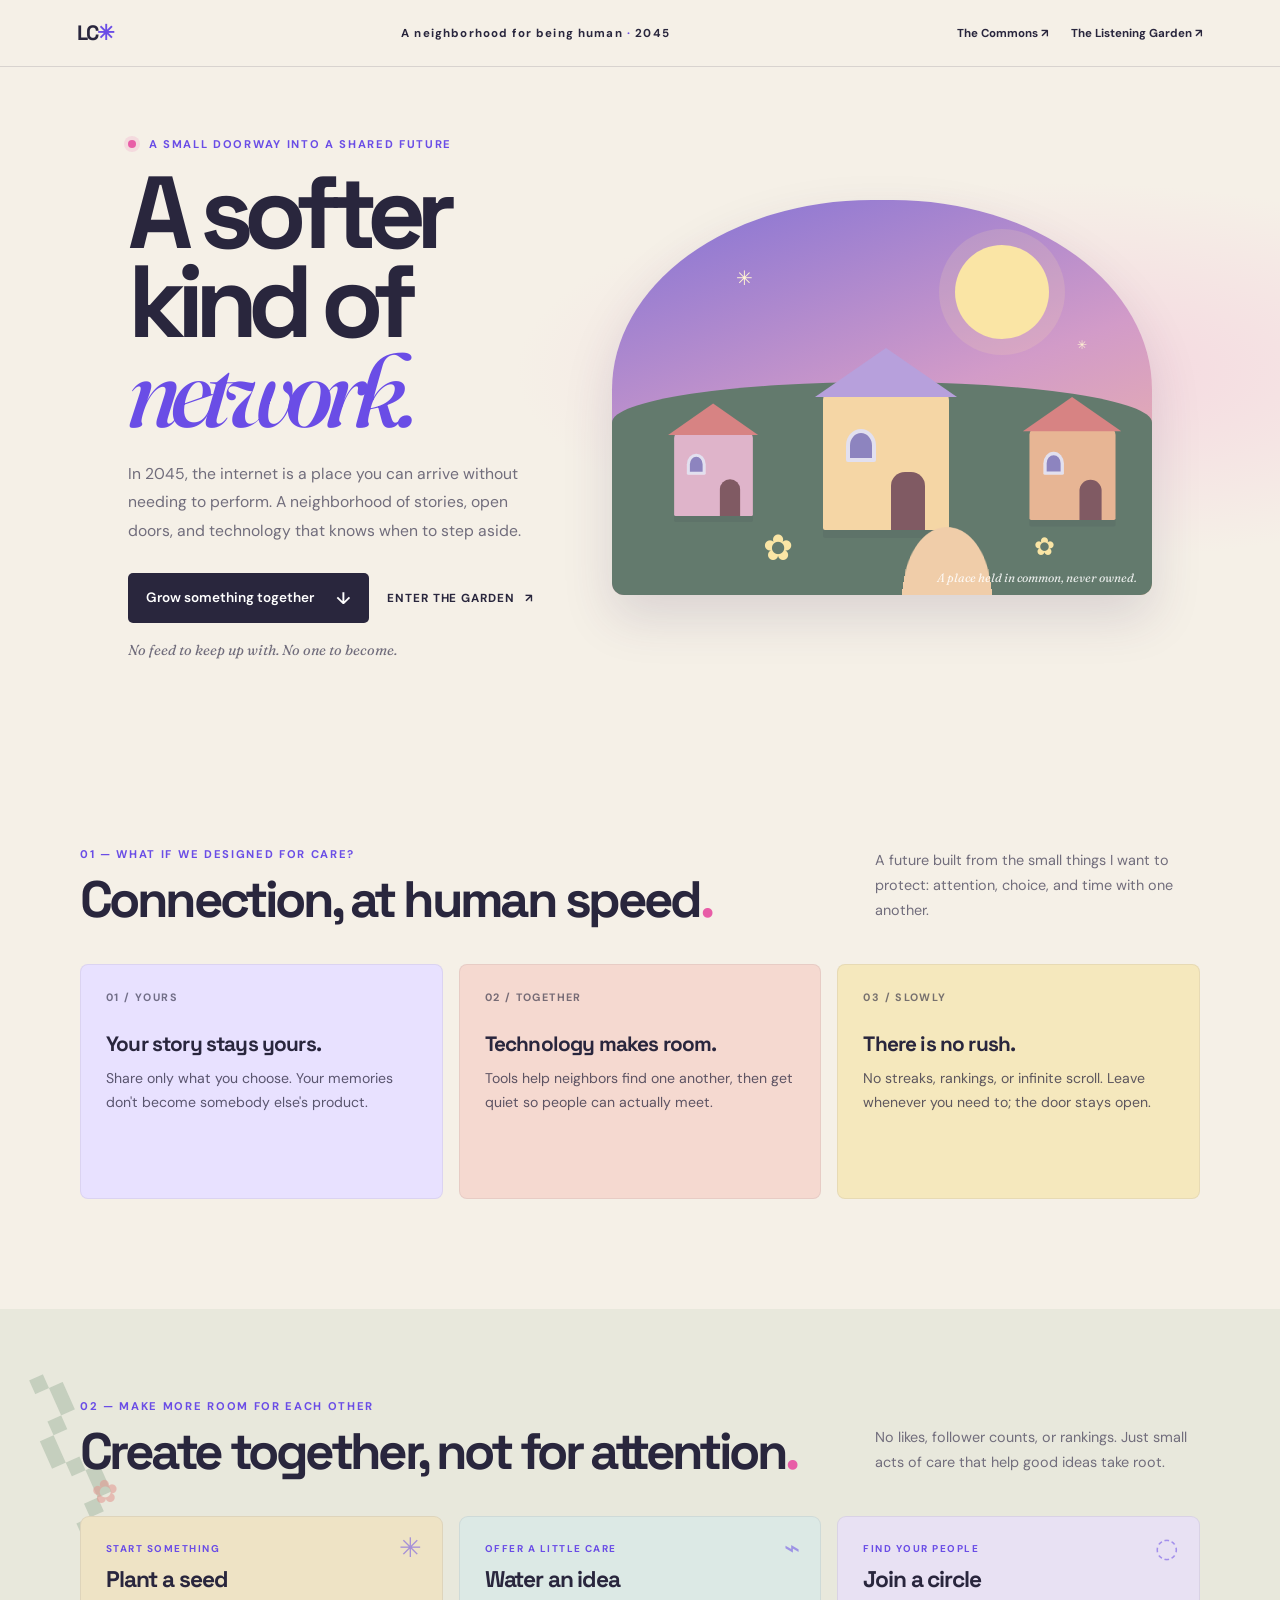
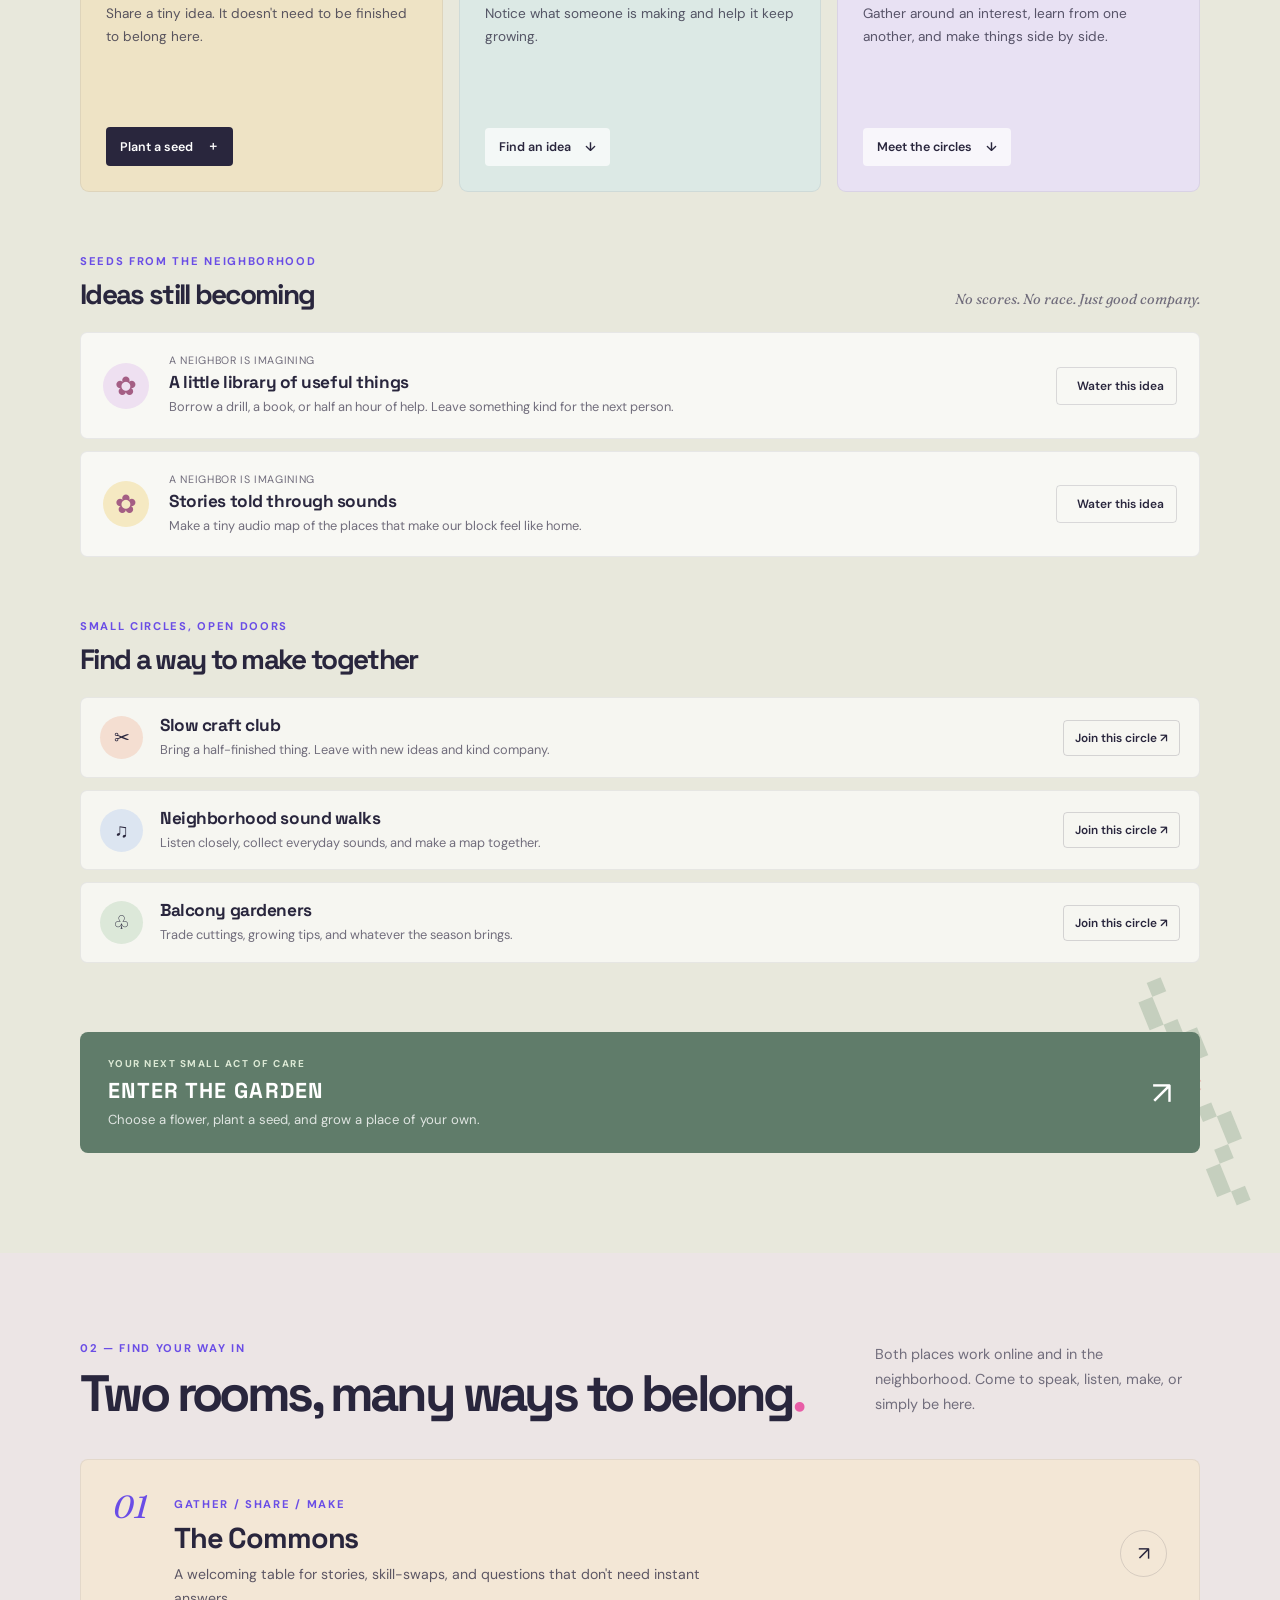
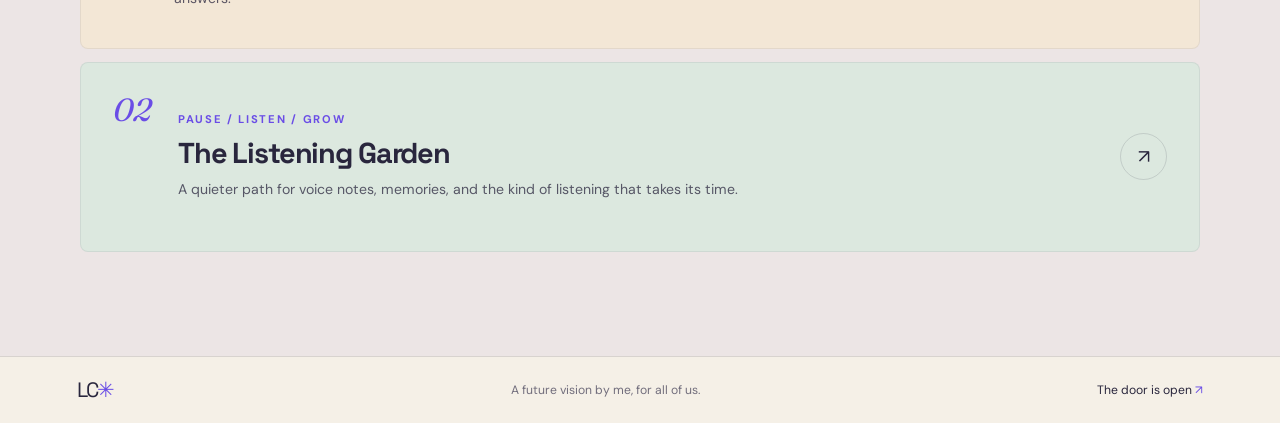
==== MEDIART213-week1/w2&3_assignment/index.html @ b2beb0ac "web1" ====
<!DOCTYPE html>
<html lang="en">
<head>
    <meta charset="UTF-8">
    <meta name="viewport" content="width=device-width, initial-scale=1.0">
    <meta name="theme-color" content="#f5f0e7">
    <title>The Listening Commons — A future worth entering</title>
    <link rel="stylesheet" href="style.css">
    <link rel="preconnect" href="https://fonts.googleapis.com">
    <link rel="preconnect" href="https://fonts.gstatic.com" crossorigin>
    <link href="https://fonts.googleapis.com/css2?family=DM+Sans:wght@400;500;600;700&family=Fraunces:ital,opsz,wght@0,9..144,400;0,9..144,500;1,9..144,400;1,9..144,500&family=Space+Grotesk:wght@500;600;700&display=swap" rel="stylesheet">
</head>
<body>
    <a class="skip-link" href="#main">Skip to the future</a>
    <header class="site-header">
        <a class="wordmark" href="index.html" aria-label="The Listening Commons home">LC<span>✳</span></a>
        <p class="header-label">A neighborhood for being human <span>·</span> 2045</p>
        <nav class="site-nav" aria-label="Main navigation">
            <a href="commons.html">The Commons <span aria-hidden="true">↗</span></a>
            <a href="garden.html">The Listening Garden <span aria-hidden="true">↗</span></a>
        </nav>
    </header>

    <main id="main">
        <section class="hero">
            <div class="hero-copy">
                <p class="eyebrow"><span class="live-dot"></span> A small doorway into a shared future</p>
                <h1>A softer<br>kind of <em>network.</em></h1>
                <p class="hero-description">In 2045, the internet is a place you can arrive without needing to perform. A neighborhood of stories, open doors, and technology that knows when to step aside.</p>
                <div class="hero-actions"><a class="button-link" href="#community">Grow something together <span aria-hidden="true">↓</span></a><a class="text-link" href="garden.html">ENTER THE GARDEN <span aria-hidden="true">↗</span></a></div>
                <p class="hero-aside">No feed to keep up with. No one to become.</p>
            </div>
            <div class="world-art" role="img" aria-label="An imagined neighborhood of connected warm-colored rooms beneath a twilight sky">
                <div class="sun"></div>
                <span class="star star-one">✳</span><span class="star star-two">✳</span>
                <div class="landscape">
                    <div class="house house-left"><span class="window"></span><span class="door"></span></div>
                    <div class="house house-center"><span class="window"></span><span class="door"></span></div>
                    <div class="house house-right"><span class="window"></span><span class="door"></span></div>
                    <div class="path"></div>
                    <span class="plant plant-one">✿</span><span class="plant plant-two">✿</span>
                </div>
                <p class="art-caption">A place held in common, never owned.</p>
            </div>
        </section>

        <section class="manifesto section-wrap" aria-labelledby="manifesto-title">
            <div class="section-heading">
                <div><p class="eyebrow">01 — What if we designed for care?</p><h2 id="manifesto-title">Connection, at human speed<span>.</span></h2></div>
                <p class="section-intro">A future built from the small things I want to protect: attention, choice, and time with one another.</p>
            </div>
            <div class="values-row">
                <article class="value-card value-lilac"><span class="value-number">01 / YOURS</span><h3>Your story stays yours.</h3><p>Share only what you choose. Your memories don't become somebody else's product.</p></article>
                <article class="value-card value-peach"><span class="value-number">02 / TOGETHER</span><h3>Technology makes room.</h3><p>Tools help neighbors find one another, then get quiet so people can actually meet.</p></article>
                <article class="value-card value-yellow"><span class="value-number">03 / SLOWLY</span><h3>There is no rush.</h3><p>No streaks, rankings, or infinite scroll. Leave whenever you need to; the door stays open.</p></article>
            </div>
        </section>

        <section class="community-section" id="community" aria-labelledby="community-title">
            <div class="community-vine vine-left" aria-hidden="true">〰<span>✿</span></div>
            <div class="community-vine vine-right" aria-hidden="true">〰<span>✳</span></div>
            <div class="section-wrap community-content">
                <div class="section-heading">
                    <div><p class="eyebrow">02 — Make more room for each other</p><h2 id="community-title">Create together, not for attention<span>.</span></h2></div>
                    <p class="section-intro">No likes, follower counts, or rankings. Just small acts of care that help good ideas take root.</p>
                </div>
                <div class="community-actions">
                    <article class="community-card seed-card">
                        <span class="community-symbol" aria-hidden="true">✳</span>
                        <p class="eyebrow">Start something</p>
                        <h3>Plant a seed</h3>
                        <p>Share a tiny idea. It doesn't need to be finished to belong here.</p>
                        <button class="community-button" id="toggle-seed-form" type="button" aria-expanded="false" aria-controls="seed-form">Plant a seed <span aria-hidden="true">＋</span></button>
                    </article>
                    <article class="community-card water-card">
                        <span class="community-symbol" aria-hidden="true">⌁</span>
                        <p class="eyebrow">Offer a little care</p>
                        <h3>Water an idea</h3>
                        <p>Notice what someone is making and help it keep growing.</p>
                        <a class="community-button button-quiet" href="#shared-seeds">Find an idea <span aria-hidden="true">↓</span></a>
                    </article>
                    <article class="community-card circle-card">
                        <span class="community-symbol" aria-hidden="true">◌</span>
                        <p class="eyebrow">Find your people</p>
                        <h3>Join a circle</h3>
                        <p>Gather around an interest, learn from one another, and make things side by side.</p>
                        <a class="community-button button-quiet" href="#circles">Meet the circles <span aria-hidden="true">↓</span></a>
                    </article>
                </div>

                <form class="seed-form" id="seed-form" hidden>
                    <label for="seed-title">What would you like to grow?</label>
                    <input id="seed-title" name="title" maxlength="60" placeholder="A neighborhood recipe zine…" required>
                    <label for="seed-note">A little more about it <span>(optional)</span></label>
                    <textarea id="seed-note" name="note" maxlength="180" rows="2" placeholder="Maybe we can collect recipes from every window on the block."></textarea>
                    <div class="form-actions"><button class="community-button" type="submit">Plant this idea <span aria-hidden="true">✳</span></button><button class="cancel-button" id="cancel-seed-form" type="button">Maybe later</button></div>
                </form>

                <div class="shared-seeds" id="shared-seeds">
                    <div class="subsection-heading"><div><p class="eyebrow">Seeds from the neighborhood</p><h3>Ideas still becoming</h3></div><p class="no-metrics">No scores. No race. Just good company.</p></div>
                    <div class="seed-list" id="seed-list" aria-live="polite">
                        <article class="idea-card">
                            <span class="idea-flower flower-cosmos" aria-hidden="true">✿</span><div class="idea-copy"><p class="idea-byline">A neighbor is imagining</p><h4>A little library of useful things</h4><p>Borrow a drill, a book, or half an hour of help. Leave something kind for the next person.</p></div>
                            <button class="water-button" type="button" aria-label="Water the idea: A little library of useful things"><span aria-hidden="true"></span> Water this idea</button>
                        </article>
                        <article class="idea-card">
                            <span class="idea-flower flower-daisy" aria-hidden="true">✿</span><div class="idea-copy"><p class="idea-byline">A neighbor is imagining</p><h4>Stories told through sounds</h4><p>Make a tiny audio map of the places that make our block feel like home.</p></div>
                            <button class="water-button" type="button" aria-label="Water the idea: Stories told through sounds"><span aria-hidden="true"></span> Water this idea</button>
                        </article>
                    </div>
                </div>
                <div class="circles" id="circles">
                    <div class="subsection-heading"><div><p class="eyebrow">Small circles, open doors</p><h3>Find a way to make together</h3></div></div>
                    <div class="circle-list">
                        <article class="circle-card-item"><span class="circle-art circle-art-paper" aria-hidden="true">✂</span><div><h4>Slow craft club</h4><p>Bring a half-finished thing. Leave with new ideas and kind company.</p></div><button class="join-button" type="button" aria-pressed="false">Join this circle <span aria-hidden="true">↗</span></button></article>
                        <article class="circle-card-item"><span class="circle-art circle-art-sound" aria-hidden="true">♫</span><div><h4>Neighborhood sound walks</h4><p>Listen closely, collect everyday sounds, and make a map together.</p></div><button class="join-button" type="button" aria-pressed="false">Join this circle <span aria-hidden="true">↗</span></button></article>
                        <article class="circle-card-item"><span class="circle-art circle-art-green" aria-hidden="true">♧</span><div><h4>Balcony gardeners</h4><p>Trade cuttings, growing tips, and whatever the season brings.</p></div><button class="join-button" type="button" aria-pressed="false">Join this circle <span aria-hidden="true">↗</span></button></article>
                    </div>
                </div>
                <p class="community-status" id="community-status" role="status" aria-live="polite"></p>
                <a class="garden-door" href="garden.html"><span><span class="eyebrow">Your next small act of care</span><strong>ENTER THE GARDEN</strong><span>Choose a flower, plant a seed, and grow a place of your own.</span></span><span class="door-arrow" aria-hidden="true">↗</span></a>
            </div>
        </section>

        <section class="places">
            <div class="section-wrap">
                <div class="section-heading">
                    <div><p class="eyebrow">02 — Find your way in</p><h2>Two rooms, many ways to belong<span>.</span></h2></div>
                    <p class="section-intro">Both places work online and in the neighborhood. Come to speak, listen, make, or simply be here.</p>
                </div>
                <div class="place-list">
                    <article class="place-card place-commons">
                        <div class="place-number">01</div><div class="place-copy"><p class="eyebrow">Gather / share / make</p><h3>The Commons</h3><p>A welcoming table for stories, skill-swaps, and questions that don't need instant answers.</p></div>
                        <a class="round-link" href="commons.html" aria-label="Explore the Commons">↗</a>
                    </article>
                    <article class="place-card place-garden">
                        <div class="place-number">02</div><div class="place-copy"><p class="eyebrow">Pause / listen / grow</p><h3>The Listening Garden</h3><p>A quieter path for voice notes, memories, and the kind of listening that takes its time.</p></div>
                        <a class="round-link" href="garden.html" aria-label="Explore the Listening Garden">↗</a>
                    </article>
                </div>
            </div>
        </section>
    </main>
    <footer class="site-footer"><a class="wordmark" href="index.html">LC<span>✳</span></a><p>A future vision by me, for all of us.</p><a href="commons.html">The door is open <span aria-hidden="true">↗</span></a></footer>
    <script src="community.js" defer></script>
</body>
</html>
---- MEDIART213-week1/w2&3_assignment/style.css ----
:root {
    color-scheme: light;
    --ink: #29263d;
    --muted: #716d7c;
    --paper: #f5f0e7;
    --purple: #6a4de6;
    --pink: #e78db0;
    --line: rgba(41, 38, 61, .14);
}

* { box-sizing: border-box; }
html { scroll-behavior: smooth; }
body { margin: 0; background: var(--paper); color: var(--ink); font-family: 'DM Sans', sans-serif; -webkit-font-smoothing: antialiased; }
a { color: inherit; text-decoration: none; }
a:focus-visible, summary:focus-visible { outline: 3px solid var(--purple); outline-offset: 4px; }
.skip-link { position: absolute; z-index: 10; top: 8px; left: 8px; padding: 10px 14px; transform: translateY(-150%); background: white; }
.skip-link:focus { transform: translateY(0); }
.site-header, .site-footer { display: flex; align-items: center; justify-content: space-between; gap: 24px; padding: 20px clamp(22px, 6vw, 88px); }
.site-header { border-bottom: 1px solid var(--line); font-size: .72rem; font-weight: 700; letter-spacing: .1em; }
.wordmark { flex: 0 0 auto; font-family: 'Space Grotesk', sans-serif; font-size: 1.3rem; letter-spacing: -.08em; }
.wordmark span, .header-label span, .site-footer a span { color: var(--purple); }
.header-label { margin: 0; }
.site-nav { display: flex; flex-wrap: wrap; justify-content: flex-end; gap: 22px; letter-spacing: 0; }
.site-nav a, .site-footer > a:last-child { transition: color 160ms ease; }
.site-nav a:hover, .site-footer > a:last-child:hover, .text-link:hover { color: var(--purple); }
.site-nav a[aria-current="page"] { color: var(--purple); }
.hero { position: relative; display: flex; align-items: center; gap: 6vw; min-height: 590px; padding: 70px clamp(24px, 10vw, 145px) 85px; overflow: hidden; background: radial-gradient(ellipse at 82% 45%, rgba(245, 180, 214, .42), transparent 36%), var(--paper); }
.hero-copy { position: relative; z-index: 1; flex: 1 1 43%; max-width: 510px; }
.eyebrow { margin: 0 0 17px; color: var(--purple); font-size: .7rem; font-weight: 700; letter-spacing: .15em; text-transform: uppercase; }
.live-dot { display: inline-block; width: 8px; height: 8px; margin-right: 8px; border-radius: 50%; background: #e85da7; box-shadow: 0 0 0 4px rgba(232, 93, 167, .15); }
h1, h2, h3, p { margin-top: 0; }
h1, h2 { font-family: 'Space Grotesk', sans-serif; }
h1 { margin-bottom: 24px; font-size: clamp(4rem, 8vw, 7.3rem); font-weight: 700; letter-spacing: -.09em; line-height: .87; }
h1 em { color: var(--purple); font-family: 'Fraunces', serif; font-weight: 500; letter-spacing: -.08em; }
.hero-description { max-width: 420px; margin-bottom: 28px; color: var(--muted); font-size: .98rem; line-height: 1.8; }
.button-link { display: inline-flex; align-items: center; gap: 22px; padding: 14px 18px; border-radius: 5px; background: var(--ink); color: white; font-size: .85rem; font-weight: 600; transition: transform 180ms ease, background 180ms ease; }
.button-link:hover { transform: translateY(-3px); background: var(--purple); }
.button-link span { font-size: 1.05rem; }
.hero-aside { margin: 18px 0 0; color: var(--muted); font-family: 'Fraunces', serif; font-size: .9rem; font-style: italic; }
.world-art { position: relative; flex: 1 1 57%; min-width: 350px; height: 395px; overflow: hidden; border-radius: 48% 48% 12px 12px; background: linear-gradient(160deg, #8272d5 0%, #d29bc8 52%, #f6bc9d 100%); box-shadow: 0 22px 50px rgba(64, 46, 91, .15); }
.sun { position: absolute; top: 45px; right: 19%; width: 94px; height: 94px; border-radius: 50%; background: #fae5a5; box-shadow: 0 0 0 16px rgba(250, 229, 165, .16); }
.star { position: absolute; color: #fff4d3; }
.star-one { top: 65px; left: 23%; font-size: 20px; }.star-two { top: 137px; right: 12%; font-size: 12px; }
.landscape { position: absolute; right: 0; bottom: 0; left: 0; height: 54%; border-radius: 50% 50% 0 0 / 19% 19% 0 0; background: #637a6d; }
.house { position: absolute; bottom: 65px; width: 105px; height: 112px; border-radius: 8px 8px 2px 2px; background: #f5cfaa; box-shadow: 0 8px 0 rgba(41, 38, 61, .08); }
.house::before { position: absolute; top: -38px; left: -8px; width: 0; height: 0; border-right: 60px solid transparent; border-bottom: 42px solid #d78383; border-left: 60px solid transparent; content: ""; }
.house-left { left: 9%; transform: scale(.75); background: #dfb4ca; }.house-center { z-index: 1; left: 39%; width: 126px; height: 138px; background: #f5d6a5; }.house-center::before { top: -44px; border-right-width: 71px; border-bottom-width: 49px; border-left-width: 71px; border-bottom-color: #b7a0dc; }.house-right { right: 5%; transform: scale(.82); background: #e7b594; }
.window { position: absolute; top: 29px; left: 17px; width: 25px; height: 28px; border: 4px solid rgba(255,255,255,.75); border-radius: 50% 50% 2px 2px; background: #8d84bf; }.house-center .window { top: 37px; left: 23px; width: 30px; height: 33px; }
.door { position: absolute; right: 17px; bottom: 0; width: 27px; height: 49px; border-radius: 14px 14px 0 0; background: #805a63; }.house-center .door { right: 24px; width: 34px; height: 58px; }
.path { position: absolute; z-index: 2; right: 30%; bottom: -48px; width: 86px; height: 128px; border-radius: 50% 50% 0 0; background: #f0cda9; transform: perspective(35px) rotateX(7deg); }
.plant { position: absolute; z-index: 3; bottom: 24px; color: #fae5a5; font-size: 36px; }.plant-one { left: 28%; }.plant-two { right: 18%; bottom: 32px; font-size: 25px; }
.art-caption { position: absolute; z-index: 4; right: 15px; bottom: 10px; margin: 0; color: rgba(255,255,255,.85); font-family: 'Fraunces', serif; font-size: .75rem; font-style: italic; }
.section-wrap { width: min(1120px, calc(100% - 48px)); margin: 0 auto; }
.manifesto { padding-top: 103px; padding-bottom: 110px; }
.section-heading { display: flex; align-items: end; justify-content: space-between; gap: 32px; margin-bottom: 38px; }
.section-heading .eyebrow { margin-bottom: 12px; }
h2 { margin-bottom: 0; font-size: clamp(2.15rem, 4vw, 3.45rem); letter-spacing: -.07em; line-height: 1.04; }
h2 span { color: #e85da7; }
.section-intro { max-width: 325px; margin-bottom: 3px; color: var(--muted); font-size: .9rem; line-height: 1.75; }
.values-row { display: flex; gap: 16px; }
.value-card { position: relative; display: flex; flex: 1 1 0; flex-direction: column; min-height: 235px; padding: 25px; border: 1px solid rgba(41, 38, 61, .07); border-radius: 8px; transition: transform 180ms ease, box-shadow 180ms ease; }
.value-card:hover, .place-card:hover, .path-step:hover { transform: translateY(-4px); box-shadow: 0 16px 36px rgba(41, 38, 61, .1); }
.value-lilac { background: #e8e1ff; }.value-peach { background: #f5d9d0; }.value-yellow { background: #f5e8bd; }
.value-number, .step-index { margin-bottom: 27px; color: rgba(41, 38, 61, .62); font-size: .67rem; font-weight: 700; letter-spacing: .13em; }
.value-card h3, .place-copy h3, .schedule-item h3, .path-step h3 { margin-bottom: 10px; font-family: 'Space Grotesk', sans-serif; font-size: 1.3rem; letter-spacing: -.04em; }
.value-card p, .place-copy > p:last-child, .schedule-item p, .path-step p { margin-bottom: 0; color: rgba(41, 38, 61, .75); font-size: .88rem; line-height: 1.7; }
.places { padding: 88px 0 104px; background: #ece5e5; }
.place-list { display: flex; flex-direction: column; gap: 13px; }
.place-card { display: flex; align-items: center; gap: 26px; min-height: 190px; padding: 27px 32px; border: 1px solid rgba(41, 38, 61, .08); border-radius: 8px; transition: transform 180ms ease, box-shadow 180ms ease; }
.place-commons { background: #f3e7d6; }.place-garden { background: #dce8df; }
.place-number { align-self: flex-start; color: var(--purple); font-family: 'Fraunces', serif; font-size: 2rem; font-style: italic; }
.place-copy { flex: 1; }.place-copy .eyebrow { margin-bottom: 9px; }.place-copy h3 { margin-bottom: 7px; font-size: 1.8rem; }.place-copy > p:last-child { max-width: 560px; }
.round-link { display: grid; flex: 0 0 47px; width: 47px; height: 47px; place-items: center; border: 1px solid var(--line); border-radius: 50%; font-size: 1.2rem; transition: background 160ms ease, color 160ms ease; }.round-link:hover { background: var(--ink); color: white; }
.site-footer { border-top: 1px solid var(--line); font-size: .76rem; }.site-footer p { margin: 0; color: var(--muted); }

/* The two rooms share the same doorway and typography, but have their own atmosphere. */
.subhero { display: flex; align-items: center; gap: 7vw; min-height: 480px; padding: 58px clamp(24px, 10vw, 145px) 70px; overflow: hidden; }
.commons-hero { background: radial-gradient(ellipse at 78% 45%, rgba(245, 199, 173, .55), transparent 38%), #f5f0e7; }
.garden-hero { background: radial-gradient(ellipse at 78% 45%, rgba(158, 194, 169, .4), transparent 38%), #f5f0e7; }
.subhero-copy { flex: 1 1 44%; max-width: 490px; }.subhero-copy h1 { font-size: clamp(4rem, 7.4vw, 6.3rem); }
.text-link { display: inline-flex; gap: 10px; color: var(--ink); font-size: .87rem; font-weight: 700; transition: color 160ms ease; }
.table-art, .garden-art { position: relative; flex: 1 1 56%; min-width: 310px; height: 330px; overflow: hidden; border-radius: 48% 48% 12px 12px; }
.table-art { background: linear-gradient(150deg, #efb8a4, #e8c984 65%, #d1a3b8); }
.table-disc { position: absolute; top: 39%; left: 25%; width: 50%; height: 33%; border-radius: 50%; background: #87658e; box-shadow: 0 14px 0 #654e71; }
.chair { position: absolute; z-index: 2; width: 64px; height: 78px; border: 9px solid rgba(255,255,255,.8); border-bottom-width: 7px; border-radius: 25px 25px 8px 8px; }.chair-a { top: 19%; left: 43%; background: #9c8bd5; }.chair-b { right: 14%; top: 39%; background: #ef9b8a; transform: rotate(75deg); }.chair-c { bottom: 10%; left: 43%; background: #8cad91; transform: rotate(180deg); }.chair-d { top: 39%; left: 14%; background: #e4c15f; transform: rotate(-75deg); }
.table-flower { position: absolute; z-index: 3; top: 43%; left: 47%; color: #ffe8ad; font-size: 28px; }.table-art > p { position: absolute; right: 15px; bottom: 4px; color: white; font-family: 'Fraunces', serif; font-size: .8rem; font-style: italic; }
.today, .path-section { padding-top: 83px; padding-bottom: 100px; }
.schedule { display: flex; flex-direction: column; border-top: 1px solid var(--line); }
.schedule-item { display: flex; align-items: center; gap: 20px; padding: 21px 14px; border-bottom: 1px solid var(--line); transition: background 160ms ease; }.schedule-item:hover { background: rgba(255,255,255,.48); }
.schedule-item time { flex: 0 0 58px; color: var(--purple); font-family: 'Space Grotesk', sans-serif; font-size: .84rem; font-weight: 700; }
.schedule-icon { display: grid; flex: 0 0 48px; width: 48px; height: 48px; place-items: center; border-radius: 50%; font-size: 1.25rem; }.icon-peach { background: #f4d8cb; }.icon-blue { background: #d7e8f4; }.icon-lilac { background: #e8e1ff; }
.schedule-item > div:nth-child(3) { flex: 1; }.schedule-item h3 { margin-bottom: 4px; font-size: 1.05rem; }.schedule-item p { font-size: .83rem; }
.schedule-tag { color: var(--muted); font-size: .63rem; font-weight: 700; letter-spacing: .13em; }
.commons-note { padding: 74px 0 79px; background: #63577d; color: white; }.note-layout { max-width: 840px; text-align: center; }.note-layout .eyebrow { color: #e7c7e4; }
.note-layout blockquote { margin: 0 auto 15px; font-family: 'Fraunces', serif; font-size: clamp(1.8rem, 4vw, 3rem); font-style: italic; line-height: 1.25; }.note-credit { margin-bottom: 25px; color: rgba(255,255,255,.72); font-size: .8rem; }
.button-light { background: white; color: var(--ink); }.button-light:hover { background: #f0d7e2; color: var(--ink); }
.participation { display: flex; align-items: center; justify-content: space-between; gap: 40px; padding-top: 74px; padding-bottom: 84px; }.participation .eyebrow { margin-bottom: 10px; }.participation h2 { font-size: 2rem; }.participation details { max-width: 480px; flex: 1; padding: 18px 20px; border: 1px solid var(--line); border-radius: 6px; background: rgba(255,255,255,.45); }.participation summary { cursor: pointer; font-weight: 700; }.participation details p { margin: 12px 0 0; color: var(--muted); font-size: .88rem; line-height: 1.7; }
.garden-art { background: linear-gradient(160deg, #a5bba4, #e4ccaa 68%, #b8cdb5); }.moon { position: absolute; top: 32px; right: 20%; width: 65px; height: 65px; border-radius: 50%; background: #f8e9be; box-shadow: 0 0 0 12px rgba(248,233,190,.18); }.hill { position: absolute; right: -9%; bottom: -60px; left: -9%; height: 57%; border-radius: 50% 50% 0 0; }.hill-back { bottom: -32px; background: #819e87; transform: translateX(-13%); }.hill-front { background: #607c6a; transform: translateX(17%); }
.garden-path { position: absolute; z-index: 2; bottom: -37px; left: 43%; width: 82px; height: 150px; border-radius: 50% 50% 0 0; background: #e8d2ae; transform: perspective(38px) rotateX(6deg); }
.flower { position: absolute; z-index: 3; display: grid; width: 28px; height: 105px; place-items: start center; border-bottom: 6px solid #d5bd85; }.flower::before { position: absolute; top: 2px; width: 30px; height: 30px; border-radius: 50%; background: #ebaa9d; box-shadow: 0 -18px #f4d792, 16px -8px #f4d792, 11px 11px #e6a3b6, -11px 11px #e6a3b6, -16px -8px #f4d792; content: ""; }.flower i { position: absolute; z-index: 1; top: 10px; width: 12px; height: 12px; border-radius: 50%; background: #946c75; }.flower-one { bottom: 29%; left: 20%; transform: scale(.9); }.flower-two { bottom: 22%; right: 20%; transform: scale(1.15); }.flower-three { bottom: 27%; left: 72%; transform: scale(.7); }
.garden-word { position: absolute; z-index: 4; top: 35%; left: 11%; color: rgba(255,255,255,.8); font-family: 'Fraunces', serif; font-size: 1.2rem; font-style: italic; transform: rotate(-9deg); }
.path-steps { display: flex; gap: 16px; }.path-step { display: flex; flex: 1 1 0; flex-direction: column; min-height: 288px; padding: 23px; border: 1px solid rgba(41,38,61,.08); border-radius: 7px; background: #eeeadf; transition: transform 180ms ease, box-shadow 180ms ease; }.path-step:nth-child(2) { background: #e3e9de; }.path-step:nth-child(3) { background: #eee1e8; }
.step-index { margin-bottom: 18px; }.step-mark { display: grid; width: 43px; height: 43px; margin-bottom: 20px; place-items: center; border-radius: 50%; font-size: 1.35rem; }.mark-sun { background: #f6e2ae; color: #9d7743; }.mark-wave { background: #d7e8f4; color: #68859a; }.mark-flower { background: #eed5df; color: #9b6580; }
.garden-pause { padding: 78px 0 88px; background: #dfe9df; }.pause-content { max-width: 760px; text-align: center; }.pause-content .eyebrow { color: #55745c; }.pause-content h2 { max-width: 650px; margin: 0 auto 16px; }.pause-content > p:not(.eyebrow) { max-width: 540px; margin: 0 auto 25px; color: var(--muted); line-height: 1.75; }
.garden-footer-note { display: flex; align-items: center; justify-content: space-between; gap: 25px; padding-top: 54px; padding-bottom: 58px; }.garden-footer-note .eyebrow { margin: 0; }.garden-footer-note > p:nth-child(2) { margin: 0; color: var(--muted); font-family: 'Fraunces', serif; font-size: 1.1rem; font-style: italic; }.garden-footer-note .text-link { flex: 0 0 auto; }

@media (max-width: 760px) {
    .site-header { align-items: flex-start; flex-wrap: wrap; }.header-label { order: 3; flex-basis: 100%; }.site-nav { gap: 14px; }
    .hero, .subhero { flex-direction: column; align-items: stretch; gap: 42px; padding-top: 56px; padding-bottom: 65px; }.hero-copy, .subhero-copy { max-width: 600px; }.world-art { flex: none; width: 100%; min-width: 0; height: min(390px, 78vw); }.table-art, .garden-art { flex: none; width: 100%; min-width: 0; height: min(330px, 68vw); }
    .section-heading { align-items: flex-start; flex-direction: column; gap: 15px; }.values-row, .path-steps { flex-direction: column; }.value-card { min-height: 0; }.value-number { margin-bottom: 17px; }.path-step { min-height: 0; }
    .place-card { gap: 16px; padding: 22px 18px; }.place-number { font-size: 1.5rem; }.place-copy h3 { font-size: 1.45rem; }.place-copy > p:last-child { font-size: .83rem; }
    .participation { align-items: flex-start; flex-direction: column; gap: 20px; }.participation details { width: 100%; max-width: none; }.garden-footer-note { align-items: flex-start; flex-direction: column; gap: 13px; }
    .site-footer { flex-wrap: wrap; }.site-footer p { flex: 1 1 55%; text-align: center; }
}
@media (max-width: 480px) {
    .site-header { padding: 17px 19px; }.site-nav { flex-basis: 100%; justify-content: space-between; font-size: .67rem; }.hero, .subhero { padding-right: 20px; padding-left: 20px; }.hero h1 { font-size: 4.1rem; }
    .section-wrap { width: min(100% - 38px, 1120px); }.manifesto, .today, .path-section { padding-top: 69px; padding-bottom: 75px; }.places { padding: 70px 0 76px; }
    .schedule-item { align-items: flex-start; gap: 11px; padding-right: 4px; padding-left: 4px; }.schedule-item time { flex-basis: 43px; padding-top: 13px; font-size: .74rem; }.schedule-icon { flex-basis: 38px; width: 38px; height: 38px; }.schedule-tag { display: none; }.schedule-item h3 { padding-top: 1px; font-size: .95rem; }
    .commons-note { padding: 60px 0; }.participation h2 { font-size: 1.75rem; }.site-footer { justify-content: center; padding: 20px; }.site-footer p { flex-basis: 100%; order: 2; }.site-footer > a:last-child { order: 3; }
}
@media (prefers-reduced-motion: reduce) { html { scroll-behavior: auto; } *, *::before, *::after { transition-duration: .01ms !important; } }

.hero-actions { display: flex; align-items: center; flex-wrap: wrap; gap: 18px; }
.hero-actions .text-link { font-size: .73rem; letter-spacing: .08em; }
.community-section { position: relative; overflow: hidden; padding: 90px 0 100px; background: #e8e8dc; }
.community-content { position: relative; z-index: 1; }
.community-section .section-heading { align-items: end; }
.community-vine { position: absolute; z-index: 0; color: rgba(92, 130, 100, .25); font-family: 'Fraunces', serif; font-size: 15rem; line-height: 1; pointer-events: none; transition: transform 450ms ease-out; }
.community-vine span { position: absolute; color: rgba(226, 151, 145, .56); font-family: 'DM Sans', sans-serif; font-size: 2rem; }
.vine-left { top: 4%; left: -45px; transform: rotate(66deg) translate(var(--drift-x, 0), var(--drift-y, 0)); }.vine-left span { top: 32%; left: 50%; }
.vine-right { right: -48px; bottom: 3%; transform: rotate(-112deg) translate(var(--drift-x, 0), var(--drift-y, 0)); }.vine-right span { top: 37%; left: 48%; }
.community-actions { display: flex; gap: 16px; }
.community-card { position: relative; display: flex; flex: 1 1 0; flex-direction: column; min-height: 276px; padding: 25px; overflow: hidden; border: 1px solid rgba(41, 38, 61, .08); border-radius: 9px; transition: transform 200ms ease, box-shadow 200ms ease; }
.community-card:hover, .idea-card:hover, .circle-card-item:hover { transform: translateY(-4px); box-shadow: 0 16px 36px rgba(41, 38, 61, .1); }
.seed-card { background: #eee3c5; }.water-card { background: #dce9e5; }.circle-card { background: #e8e1f3; }
.community-symbol { position: absolute; top: 13px; right: 20px; color: rgba(106, 77, 230, .55); font-size: 1.7rem; }
.community-card .eyebrow { margin-bottom: 10px; font-size: .62rem; }
.community-card h3 { margin-bottom: 9px; font-family: 'Space Grotesk', sans-serif; font-size: 1.42rem; letter-spacing: -.05em; }
.community-card > p:not(.eyebrow) { margin-bottom: 23px; color: rgba(41, 38, 61, .76); font-size: .85rem; line-height: 1.65; }
.community-button { display: inline-flex; align-items: center; justify-content: center; gap: 14px; align-self: flex-start; margin-top: auto; padding: 11px 14px; border: 0; border-radius: 4px; background: var(--ink); color: white; font: 600 .78rem 'DM Sans', sans-serif; cursor: pointer; transition: background 160ms ease, transform 160ms ease; }
.community-button:hover { transform: translateY(-2px); background: var(--purple); }.button-quiet { background: rgba(255,255,255,.7); color: var(--ink); }.button-quiet:hover { background: white; color: var(--purple); }
.seed-form { display: flex; flex-direction: column; gap: 10px; margin-top: 20px; padding: 23px; border: 1px solid var(--line); border-radius: 8px; background: rgba(255,255,255,.75); }
.seed-form[hidden] { display: none; }.seed-form label { margin-top: 3px; font-size: .8rem; font-weight: 700; }.seed-form label span { color: var(--muted); font-weight: 400; }
.seed-form input, .seed-form textarea { width: 100%; padding: 12px; border: 1px solid var(--line); border-radius: 4px; background: #fffdfa; color: var(--ink); font: 400 .9rem 'DM Sans', sans-serif; resize: vertical; }.seed-form input:focus, .seed-form textarea:focus, .flower-picker select:focus { outline: 2px solid var(--purple); outline-offset: 2px; }
.form-actions { display: flex; align-items: center; gap: 14px; margin-top: 5px; }.cancel-button { padding: 10px; border: 0; background: transparent; color: var(--muted); font: 600 .78rem 'DM Sans', sans-serif; cursor: pointer; }
.shared-seeds, .circles { margin-top: 62px; }.subsection-heading { display: flex; align-items: end; justify-content: space-between; gap: 20px; margin-bottom: 20px; }.subsection-heading .eyebrow { margin-bottom: 8px; }.subsection-heading h3 { margin: 0; font-family: 'Space Grotesk', sans-serif; font-size: 1.75rem; letter-spacing: -.06em; }.no-metrics { margin: 0 0 4px; color: var(--muted); font-family: 'Fraunces', serif; font-size: .9rem; font-style: italic; }
.seed-list, .circle-list { display: flex; flex-direction: column; gap: 12px; }
.idea-card { display: flex; align-items: center; gap: 20px; padding: 20px 22px; border: 1px solid rgba(41,38,61,.08); border-radius: 7px; background: rgba(255,255,255,.68); transition: transform 180ms ease, box-shadow 180ms ease; }
.idea-flower { display: grid; flex: 0 0 46px; width: 46px; height: 46px; place-items: center; border-radius: 50%; color: #a45e84; font-size: 1.65rem; }.flower-cosmos { background: #eee0f1; }.flower-daisy { background: #f5e9c2; }
.idea-copy { flex: 1; }.idea-byline { margin: 0 0 4px; color: var(--muted); font-size: .67rem; letter-spacing: .06em; text-transform: uppercase; }.idea-copy h4, .circle-card-item h4 { margin: 0 0 4px; font-family: 'Space Grotesk', sans-serif; font-size: 1.08rem; letter-spacing: -.025em; }.idea-copy > p:last-child, .circle-card-item p { margin: 0; color: var(--muted); font-size: .8rem; line-height: 1.6; }
.water-button { display: inline-flex; flex: 0 0 auto; align-items: center; gap: 8px; padding: 10px 12px; border: 1px solid rgba(41,38,61,.15); border-radius: 4px; background: transparent; color: var(--ink); font: 600 .75rem 'DM Sans', sans-serif; cursor: pointer; transition: background 160ms ease, color 160ms ease; }.water-button:hover { background: #dce9e5; }.water-button.is-watered { border-color: #9ab59d; background: #dce9e5; color: #45684f; cursor: default; }.water-button span { color: #60899b; }
.circle-card-item { display: flex; align-items: center; gap: 17px; padding: 16px 19px; border: 1px solid rgba(41,38,61,.08); border-radius: 7px; background: rgba(255,255,255,.6); transition: transform 180ms ease, box-shadow 180ms ease; }.circle-card-item > div:nth-child(2) { flex: 1; }
.circle-art { display: grid; flex: 0 0 43px; width: 43px; height: 43px; place-items: center; border-radius: 50%; font-size: 1.2rem; }.circle-art-paper { background: #f4ded1; }.circle-art-sound { background: #dce5f1; }.circle-art-green { background: #dce8d9; }
.join-button { flex: 0 0 auto; padding: 9px 11px; border: 1px solid rgba(41,38,61,.17); border-radius: 4px; background: transparent; color: var(--ink); font: 600 .74rem 'DM Sans', sans-serif; cursor: pointer; transition: background 160ms ease, color 160ms ease; }.join-button:hover, .join-button[aria-pressed="true"] { border-color: var(--ink); background: var(--ink); color: white; }
.community-status { min-height: 1.3em; margin: 18px 0 0; color: #45684f; font-size: .8rem; }
.garden-door { display: flex; align-items: center; justify-content: space-between; gap: 20px; margin-top: 35px; padding: 25px 28px; border-radius: 8px; background: #607c6a; color: white; transition: transform 180ms ease, background 180ms ease; }.garden-door:hover { transform: translateY(-3px); background: #506f5a; }.garden-door > span:first-child { display: flex; flex-direction: column; gap: 7px; }.garden-door .eyebrow { margin: 0; color: #dce9d5; font-size: .62rem; }.garden-door strong { font-family: 'Space Grotesk', sans-serif; font-size: 1.35rem; letter-spacing: .06em; }.garden-door > span:first-child > span:last-child { color: rgba(255,255,255,.8); font-size: .82rem; }.door-arrow { font-size: 2rem; }

.art-butterfly { position: absolute; z-index: 5; top: 29%; left: 18%; font-size: 1.7rem; animation: butterfly-drift 6s ease-in-out infinite alternate; }.art-vine { position: absolute; z-index: 4; right: 7%; bottom: 37%; color: #d7e5b3; font-size: 4.8rem; transform: rotate(-48deg); }
@keyframes butterfly-drift { from { transform: translate(0, 0) rotate(-8deg); } to { transform: translate(36px, -15px) rotate(10deg); } }
.garden-workshop { padding: 82px 0 95px; background: #e9eee4; }.garden-workshop .section-heading { margin-bottom: 27px; }.garden-controls { display: flex; align-items: end; flex-wrap: wrap; gap: 11px; }
.flower-picker { display: flex; flex: 1 1 235px; flex-direction: column; gap: 7px; color: var(--muted); font-size: .72rem; font-weight: 700; letter-spacing: .04em; }.flower-picker select { min-height: 43px; padding: 0 12px; border: 1px solid var(--line); border-radius: 4px; background: #fffdf8; color: var(--ink); font: 500 .82rem 'DM Sans', sans-serif; }
.garden-action { display: inline-flex; align-items: center; justify-content: center; gap: 9px; min-height: 43px; padding: 10px 13px; border: 1px solid rgba(41,38,61,.15); border-radius: 4px; background: rgba(255,255,255,.72); color: var(--ink); font: 600 .76rem 'DM Sans', sans-serif; cursor: pointer; transition: transform 160ms ease, background 160ms ease; }.garden-action:hover { transform: translateY(-2px); background: white; }.plant-action { border-color: #607c6a; background: #607c6a; color: white; }.plant-action:hover { background: #506f5a; }.water-action span { color: #688fa5; }.exchange-action span { color: var(--purple); }
.garden-message { min-height: 1.4em; margin: 14px 0; color: #536f59; font-family: 'Fraunces', serif; font-size: .95rem; font-style: italic; }
.personal-garden { position: relative; display: flex; align-items: end; justify-content: center; gap: clamp(5px, 2vw, 22px); min-height: 295px; padding: 34px 22px 57px; overflow: hidden; border: 1px solid rgba(41,38,61,.08); border-radius: 10px; background: linear-gradient(180deg, #dce7dc 0%, #e8ead5 70%, #c1d0bb 100%); }
.personal-garden::before { position: absolute; top: 32px; right: 12%; width: 58px; height: 58px; border-radius: 50%; background: #f8eab9; box-shadow: 0 0 0 11px rgba(248,234,185,.2); content: ""; }.personal-garden.is-watering::before { animation: sun-shimmer 700ms ease-out; }
@keyframes sun-shimmer { 50% { box-shadow: 0 0 0 25px rgba(248,234,185,.27), 0 0 35px 20px rgba(248,234,185,.5); } }
.soil { position: absolute; z-index: 1; right: 0; bottom: 0; left: 0; height: 50px; border-radius: 50% 50% 0 0 / 40% 40% 0 0; background: #806b5c; }.soil::after { position: absolute; top: 8px; right: 0; left: 0; height: 8px; border-top: 2px solid rgba(255,255,255,.2); border-radius: 50%; content: ""; }
.garden-empty { position: absolute; z-index: 2; top: 45%; left: 50%; color: rgba(41,38,61,.56); text-align: center; transform: translate(-50%, -50%); transition: opacity 250ms ease; }.garden-empty span { color: #b985a3; font-size: 2rem; }.garden-empty p { margin: 5px 0 0; font-family: 'Fraunces', serif; font-size: .9rem; font-style: italic; }.personal-garden.has-flowers .garden-empty { opacity: 0; pointer-events: none; }
.grown-flower { position: relative; z-index: 2; flex: 0 0 56px; width: 56px; height: calc(94px + var(--growth, 0) * 32px); animation: flower-arrive 650ms cubic-bezier(.2,.8,.2,1) both; transform-origin: bottom center; }.grown-flower:nth-of-type(odd) { animation-delay: 80ms; }.grown-flower[data-growth="1"] { height: 126px; }.grown-flower[data-growth="2"] { height: 158px; }.grown-flower[data-growth="3"] { height: 184px; }
@keyframes flower-arrive { from { opacity: 0; transform: translateY(28px) scale(.7); } to { opacity: 1; transform: translateY(0) scale(1); } }
.grown-stem { position: absolute; bottom: 0; left: 26px; width: 5px; height: calc(100% - 35px); border-radius: 5px; background: #64866a; }.grown-stem::before, .grown-stem::after { position: absolute; bottom: 31%; width: 20px; height: 11px; border-radius: 100% 0 100% 0; background: #7d9d76; content: ""; }.grown-stem::before { left: -17px; transform: rotate(20deg); }.grown-stem::after { left: 3px; bottom: 56%; transform: rotate(70deg); }
.grown-head { position: absolute; top: 0; left: 50%; width: 34px; height: 34px; border-radius: 50%; background: radial-gradient(circle, #80606b 0 14%, transparent 16%), radial-gradient(ellipse at 50% 0%, var(--petal) 0 24%, transparent 27%), radial-gradient(ellipse at 100% 50%, var(--petal) 0 24%, transparent 27%), radial-gradient(ellipse at 50% 100%, var(--petal) 0 24%, transparent 27%), radial-gradient(ellipse at 0% 50%, var(--petal) 0 24%, transparent 27%); filter: drop-shadow(0 3px 3px rgba(41,38,61,.13)); transition: transform 300ms ease; }.grown-flower:hover .grown-head { transform: rotate(15deg) scale(1.12); }
.grown-flower[data-type="daisy"] { --petal: #f5d477; }.grown-flower[data-type="cosmos"] { --petal: #ca98cb; }.grown-flower[data-type="tulip"] { --petal: #e78986; }.grown-flower[data-type="moonflower"] { --petal: #f1eee0; }.grown-flower[data-type="tulip"] .grown-head { border-radius: 50% 50% 40% 40%; }.grown-flower[data-type="moonflower"] .grown-head { box-shadow: 0 0 14px rgba(255,250,223,.85); }
.garden-vine { position: absolute; z-index: 1; bottom: 28px; width: 90px; height: 175px; border: 3px solid transparent; border-left-color: rgba(85,125,86,.48); border-radius: 50%; transform: rotate(-20deg); }.garden-vine::before, .garden-vine::after { position: absolute; width: 22px; height: 12px; border-radius: 100% 0 100% 0; background: rgba(99,145,96,.65); content: ""; }.garden-vine::before { top: 32px; left: -10px; transform: rotate(-25deg); }.garden-vine::after { top: 89px; left: -11px; transform: rotate(55deg); }.vine-one { left: 4%; }.vine-two { right: 5%; transform: scaleX(-1) rotate(-20deg); }
.garden-butterfly { position: absolute; z-index: 3; top: 28%; color: #7b6394; font-size: 1.3rem; animation: butterfly-drift 6s ease-in-out infinite alternate; }.butterfly-one { left: 18%; }.butterfly-two { top: 42%; right: 24%; font-size: 1rem; animation-delay: -2s; }
.personal-garden.is-watering .grown-flower { animation: water-wiggle 650ms ease-in-out; }.personal-garden.is-watering .grown-flower:nth-child(even) { animation-delay: 90ms; }
@keyframes water-wiggle { 35% { transform: rotate(-7deg); } 70% { transform: rotate(7deg); } }
.exchange-note { display: flex; align-items: center; gap: 13px; max-width: 720px; margin: 18px auto 0; color: var(--muted); }.exchange-note p { margin: 0; font-size: .8rem; line-height: 1.65; }.exchange-note strong { color: var(--ink); }.exchange-spark { color: var(--purple); font-size: 1.3rem; }

body.motion-ready .hero-copy { opacity: var(--hero-opacity, 1); transform: translateY(var(--hero-shift, 0px)); transition: opacity 80ms linear, transform 80ms linear; }
body.motion-ready [data-reveal] { opacity: 0; transform: translateY(24px); transition: opacity 700ms ease, transform 700ms cubic-bezier(.2,.7,.2,1); }
body.motion-ready [data-reveal].is-visible { opacity: 1; transform: translateY(0); }
@media (max-width: 760px) {
    .community-actions { flex-direction: column; }.community-card { min-height: 0; }.community-card > p:not(.eyebrow) { max-width: 440px; }.community-vine { opacity: .6; }
    .garden-controls { align-items: stretch; }.flower-picker { flex-basis: 100%; }.garden-action { flex: 1 1 42%; }.idea-card { align-items: flex-start; flex-wrap: wrap; }.idea-copy { flex-basis: calc(100% - 70px); }.water-button { margin-left: 65px; }.garden-door { padding: 21px; }
}
@media (max-width: 480px) {
    .community-section { padding: 68px 0 74px; }.shared-seeds, .circles { margin-top: 45px; }.subsection-heading { align-items: flex-start; flex-direction: column; gap: 8px; }.circle-card-item { align-items: flex-start; flex-wrap: wrap; gap: 11px; }.circle-card-item > div:nth-child(2) { flex-basis: calc(100% - 56px); }.join-button { margin-left: 54px; }.garden-door strong { font-size: 1.1rem; }.garden-workshop { padding: 66px 0 74px; }.personal-garden { min-height: 245px; padding-right: 10px; padding-left: 10px; }.grown-flower { flex-basis: 43px; transform: scale(.82); }.grown-flower[data-growth="3"] { transform: scale(.94); }.garden-vine { opacity: .55; }.exchange-note { align-items: flex-start; }
}
@media (prefers-reduced-motion: reduce) {
    .art-butterfly, .garden-butterfly, .grown-flower { animation: none !important; }
    body.motion-ready .hero-copy, body.motion-ready [data-reveal] { transition: none; }
}
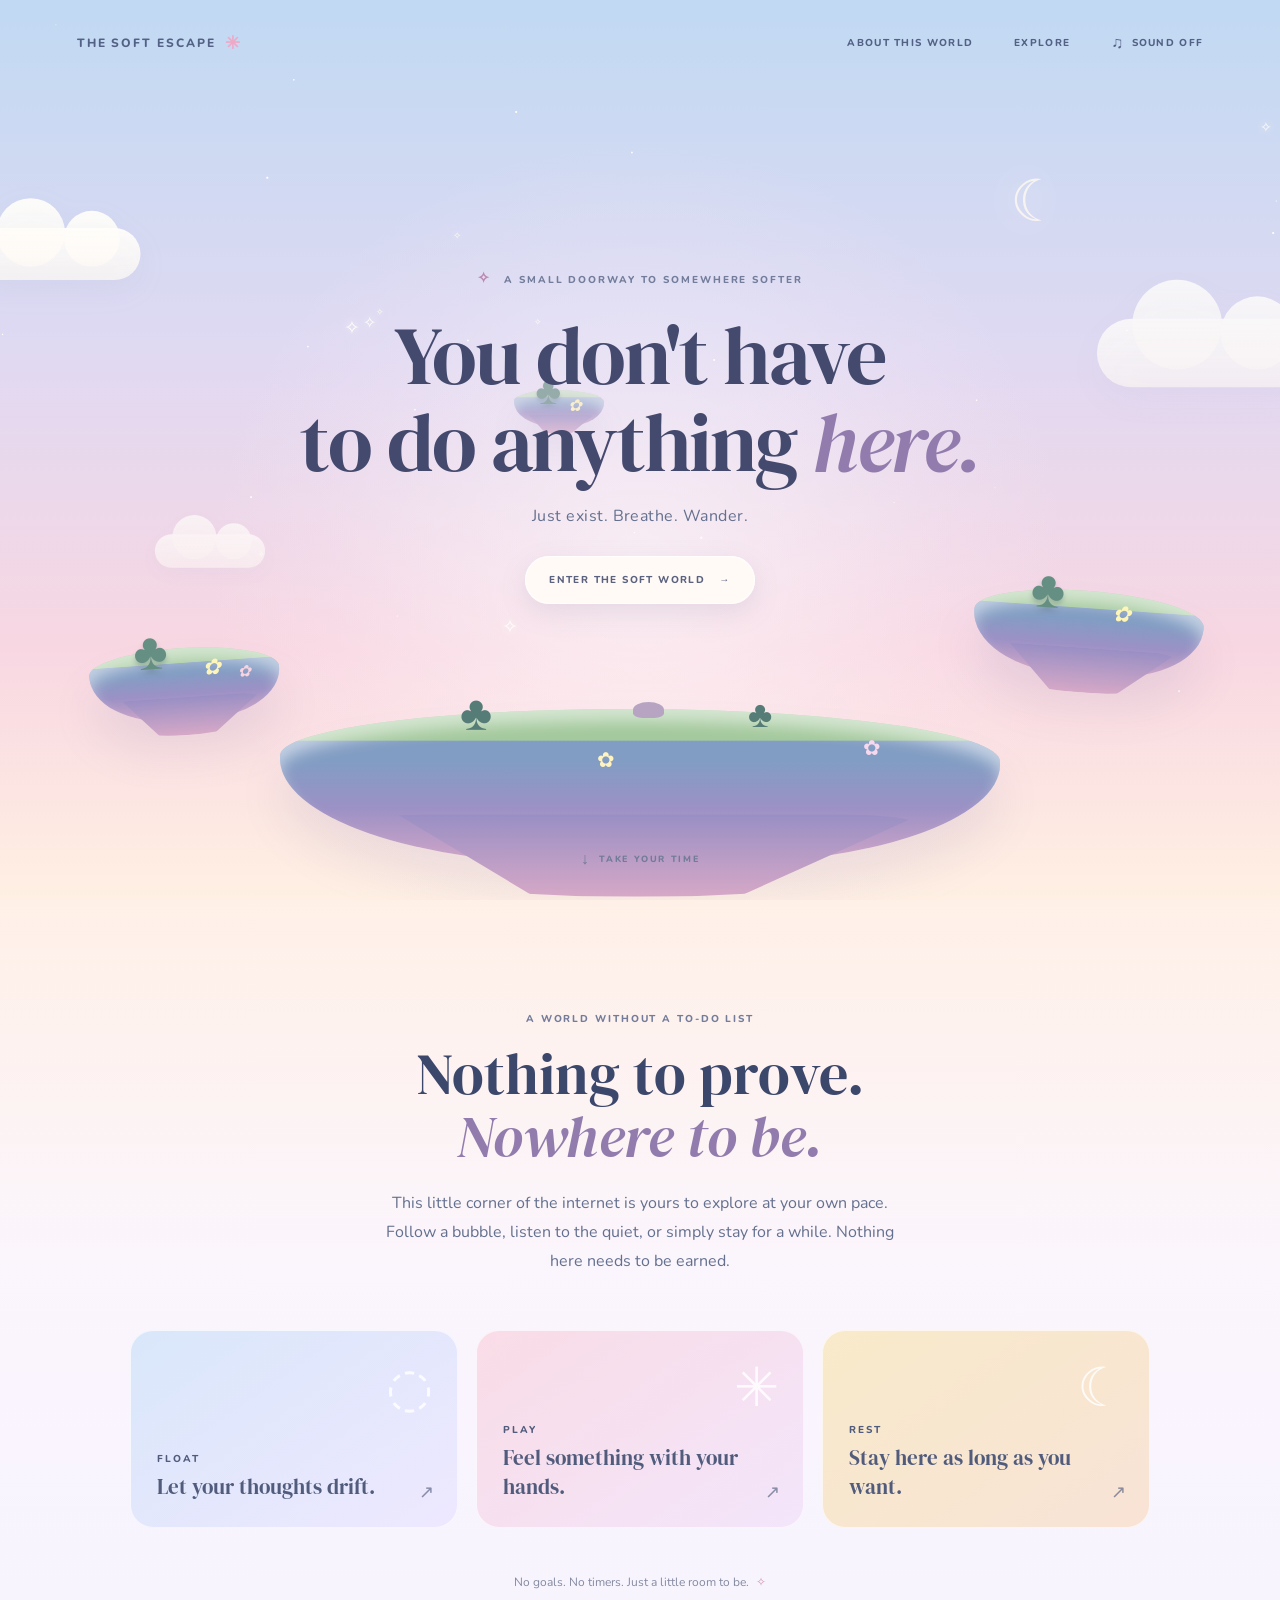
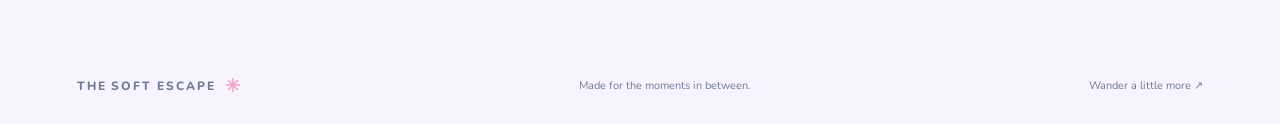
==== commit 226c9746: "2" ====
--- a/MEDIART213-week1/w2&3_assignment/index.html
+++ b/MEDIART213-week1/w2&3_assignment/index.html
@@ -3,145 +3,63 @@
 <head>
     <meta charset="UTF-8">
     <meta name="viewport" content="width=device-width, initial-scale=1.0">
-    <meta name="theme-color" content="#f5f0e7">
-    <title>The Listening Commons — A future worth entering</title>
-    <link rel="stylesheet" href="style.css">
+    <meta name="theme-color" content="#c9d8f4">
+    <meta name="description" content="A small, dreamy corner of the internet where you can simply exist, breathe, and wander.">
+    <title>The Soft Escape — A little world to simply be</title>
     <link rel="preconnect" href="https://fonts.googleapis.com">
     <link rel="preconnect" href="https://fonts.gstatic.com" crossorigin>
-    <link href="https://fonts.googleapis.com/css2?family=DM+Sans:wght@400;500;600;700&family=Fraunces:ital,opsz,wght@0,9..144,400;0,9..144,500;1,9..144,400;1,9..144,500&family=Space+Grotesk:wght@500;600;700&display=swap" rel="stylesheet">
+    <link href="https://fonts.googleapis.com/css2?family=DM+Serif+Display:ital@0;1&family=Nunito:wght@400;500;600;700;800&display=swap" rel="stylesheet">
+    <link rel="stylesheet" href="soft-escape.css">
 </head>
-<body>
-    <a class="skip-link" href="#main">Skip to the future</a>
-    <header class="site-header">
-        <a class="wordmark" href="index.html" aria-label="The Listening Commons home">LC<span>✳</span></a>
-        <p class="header-label">A neighborhood for being human <span>·</span> 2045</p>
-        <nav class="site-nav" aria-label="Main navigation">
-            <a href="commons.html">The Commons <span aria-hidden="true">↗</span></a>
-            <a href="garden.html">The Listening Garden <span aria-hidden="true">↗</span></a>
+<body class="gateway-page">
+    <a class="skip-link" href="#main">Skip to the world</a>
+    <header class="gateway-nav">
+        <a class="brand" href="index.html">THE SOFT ESCAPE<span aria-hidden="true">✳</span></a>
+        <nav aria-label="Main navigation">
+            <a href="#about">ABOUT THIS WORLD</a>
+            <a href="garden.html">EXPLORE</a>
+            <button class="sound-toggle" type="button" aria-pressed="false" aria-label="Turn ambient sound on"><span aria-hidden="true">♫</span> <span class="sound-label">SOUND OFF</span></button>
         </nav>
     </header>
 
     <main id="main">
-        <section class="hero">
+        <section class="gateway-hero" aria-labelledby="gateway-title">
+            <div class="gateway-sky" aria-hidden="true">
+                <div class="sky-glow"></div>
+                <div class="stars" id="gateway-stars"></div>
+                <div class="gateway-cloud cloud-a"></div>
+                <div class="gateway-cloud cloud-b"></div>
+                <div class="gateway-cloud cloud-c"></div>
+                <div class="island island-far"><span class="island-tree">♣</span><i class="island-flower">✿</i></div>
+                <div class="island island-left"><span class="island-tree">♣</span><i class="island-flower">✿</i><i class="island-flower second">✿</i></div>
+                <div class="island island-right"><span class="island-tree">♣</span><i class="island-flower">✿</i></div>
+                <div class="island island-main"><span class="tiny-tree tree-one">♣</span><span class="tiny-tree tree-two">♣</span><span class="tiny-flower flower-one">✿</span><span class="tiny-flower flower-two">✿</span><span class="island-rock"></span></div>
+                <span class="little-moon" aria-hidden="true">☾</span>
+            </div>
             <div class="hero-copy">
-                <p class="eyebrow"><span class="live-dot"></span> A small doorway into a shared future</p>
-                <h1>A softer<br>kind of <em>network.</em></h1>
-                <p class="hero-description">In 2045, the internet is a place you can arrive without needing to perform. A neighborhood of stories, open doors, and technology that knows when to step aside.</p>
-                <div class="hero-actions"><a class="button-link" href="#community">Grow something together <span aria-hidden="true">↓</span></a><a class="text-link" href="garden.html">ENTER THE GARDEN <span aria-hidden="true">↗</span></a></div>
-                <p class="hero-aside">No feed to keep up with. No one to become.</p>
+                <p class="hero-kicker"><span aria-hidden="true">✧</span> A small doorway to somewhere softer</p>
+                <h1 id="gateway-title">You don't have<br>to do anything <em>here.</em></h1>
+                <p class="hero-subtitle">Just exist. Breathe. Wander.</p>
+                <a class="enter-button" href="garden.html">ENTER THE SOFT WORLD <span aria-hidden="true">→</span></a>
             </div>
-            <div class="world-art" role="img" aria-label="An imagined neighborhood of connected warm-colored rooms beneath a twilight sky">
-                <div class="sun"></div>
-                <span class="star star-one">✳</span><span class="star star-two">✳</span>
-                <div class="landscape">
-                    <div class="house house-left"><span class="window"></span><span class="door"></span></div>
-                    <div class="house house-center"><span class="window"></span><span class="door"></span></div>
-                    <div class="house house-right"><span class="window"></span><span class="door"></span></div>
-                    <div class="path"></div>
-                    <span class="plant plant-one">✿</span><span class="plant plant-two">✿</span>
-                </div>
-                <p class="art-caption">A place held in common, never owned.</p>
-            </div>
+            <a class="scroll-hint" href="#about"><span aria-hidden="true">↓</span> TAKE YOUR TIME</a>
         </section>
 
-        <section class="manifesto section-wrap" aria-labelledby="manifesto-title">
-            <div class="section-heading">
-                <div><p class="eyebrow">01 — What if we designed for care?</p><h2 id="manifesto-title">Connection, at human speed<span>.</span></h2></div>
-                <p class="section-intro">A future built from the small things I want to protect: attention, choice, and time with one another.</p>
+        <section class="gateway-invitation" id="about" aria-labelledby="invitation-title">
+            <div class="invitation-copy">
+                <p class="section-eyebrow">A world without a to-do list</p>
+                <h2 id="invitation-title">Nothing to prove.<br><em>Nowhere to be.</em></h2>
+                <p>This little corner of the internet is yours to explore at your own pace. Follow a bubble, listen to the quiet, or simply stay for a while. Nothing here needs to be earned.</p>
             </div>
-            <div class="values-row">
-                <article class="value-card value-lilac"><span class="value-number">01 / YOURS</span><h3>Your story stays yours.</h3><p>Share only what you choose. Your memories don't become somebody else's product.</p></article>
-                <article class="value-card value-peach"><span class="value-number">02 / TOGETHER</span><h3>Technology makes room.</h3><p>Tools help neighbors find one another, then get quiet so people can actually meet.</p></article>
-                <article class="value-card value-yellow"><span class="value-number">03 / SLOWLY</span><h3>There is no rush.</h3><p>No streaks, rankings, or infinite scroll. Leave whenever you need to; the door stays open.</p></article>
+            <div class="preview-cards" aria-label="Ways to wander">
+                <a class="preview-card float-card" href="garden.html#bubble-playground"><span class="card-symbol" aria-hidden="true">◌</span><span class="card-label">FLOAT</span><span class="card-description">Let your thoughts drift.</span><span class="card-arrow" aria-hidden="true">↗</span></a>
+                <a class="preview-card play-card" href="garden.html#cloud-clay"><span class="card-symbol" aria-hidden="true">✳</span><span class="card-label">PLAY</span><span class="card-description">Feel something with your hands.</span><span class="card-arrow" aria-hidden="true">↗</span></a>
+                <a class="preview-card rest-card" href="garden.html#let-it-go"><span class="card-symbol" aria-hidden="true">☾</span><span class="card-label">REST</span><span class="card-description">Stay here as long as you want.</span><span class="card-arrow" aria-hidden="true">↗</span></a>
             </div>
-        </section>
-
-        <section class="community-section" id="community" aria-labelledby="community-title">
-            <div class="community-vine vine-left" aria-hidden="true">〰<span>✿</span></div>
-            <div class="community-vine vine-right" aria-hidden="true">〰<span>✳</span></div>
-            <div class="section-wrap community-content">
-                <div class="section-heading">
-                    <div><p class="eyebrow">02 — Make more room for each other</p><h2 id="community-title">Create together, not for attention<span>.</span></h2></div>
-                    <p class="section-intro">No likes, follower counts, or rankings. Just small acts of care that help good ideas take root.</p>
-                </div>
-                <div class="community-actions">
-                    <article class="community-card seed-card">
-                        <span class="community-symbol" aria-hidden="true">✳</span>
-                        <p class="eyebrow">Start something</p>
-                        <h3>Plant a seed</h3>
-                        <p>Share a tiny idea. It doesn't need to be finished to belong here.</p>
-                        <button class="community-button" id="toggle-seed-form" type="button" aria-expanded="false" aria-controls="seed-form">Plant a seed <span aria-hidden="true">＋</span></button>
-                    </article>
-                    <article class="community-card water-card">
-                        <span class="community-symbol" aria-hidden="true">⌁</span>
-                        <p class="eyebrow">Offer a little care</p>
-                        <h3>Water an idea</h3>
-                        <p>Notice what someone is making and help it keep growing.</p>
-                        <a class="community-button button-quiet" href="#shared-seeds">Find an idea <span aria-hidden="true">↓</span></a>
-                    </article>
-                    <article class="community-card circle-card">
-                        <span class="community-symbol" aria-hidden="true">◌</span>
-                        <p class="eyebrow">Find your people</p>
-                        <h3>Join a circle</h3>
-                        <p>Gather around an interest, learn from one another, and make things side by side.</p>
-                        <a class="community-button button-quiet" href="#circles">Meet the circles <span aria-hidden="true">↓</span></a>
-                    </article>
-                </div>
-
-                <form class="seed-form" id="seed-form" hidden>
-                    <label for="seed-title">What would you like to grow?</label>
-                    <input id="seed-title" name="title" maxlength="60" placeholder="A neighborhood recipe zine…" required>
-                    <label for="seed-note">A little more about it <span>(optional)</span></label>
-                    <textarea id="seed-note" name="note" maxlength="180" rows="2" placeholder="Maybe we can collect recipes from every window on the block."></textarea>
-                    <div class="form-actions"><button class="community-button" type="submit">Plant this idea <span aria-hidden="true">✳</span></button><button class="cancel-button" id="cancel-seed-form" type="button">Maybe later</button></div>
-                </form>
-
-                <div class="shared-seeds" id="shared-seeds">
-                    <div class="subsection-heading"><div><p class="eyebrow">Seeds from the neighborhood</p><h3>Ideas still becoming</h3></div><p class="no-metrics">No scores. No race. Just good company.</p></div>
-                    <div class="seed-list" id="seed-list" aria-live="polite">
-                        <article class="idea-card">
-                            <span class="idea-flower flower-cosmos" aria-hidden="true">✿</span><div class="idea-copy"><p class="idea-byline">A neighbor is imagining</p><h4>A little library of useful things</h4><p>Borrow a drill, a book, or half an hour of help. Leave something kind for the next person.</p></div>
-                            <button class="water-button" type="button" aria-label="Water the idea: A little library of useful things"><span aria-hidden="true"></span> Water this idea</button>
-                        </article>
-                        <article class="idea-card">
-                            <span class="idea-flower flower-daisy" aria-hidden="true">✿</span><div class="idea-copy"><p class="idea-byline">A neighbor is imagining</p><h4>Stories told through sounds</h4><p>Make a tiny audio map of the places that make our block feel like home.</p></div>
-                            <button class="water-button" type="button" aria-label="Water the idea: Stories told through sounds"><span aria-hidden="true"></span> Water this idea</button>
-                        </article>
-                    </div>
-                </div>
-                <div class="circles" id="circles">
-                    <div class="subsection-heading"><div><p class="eyebrow">Small circles, open doors</p><h3>Find a way to make together</h3></div></div>
-                    <div class="circle-list">
-                        <article class="circle-card-item"><span class="circle-art circle-art-paper" aria-hidden="true">✂</span><div><h4>Slow craft club</h4><p>Bring a half-finished thing. Leave with new ideas and kind company.</p></div><button class="join-button" type="button" aria-pressed="false">Join this circle <span aria-hidden="true">↗</span></button></article>
-                        <article class="circle-card-item"><span class="circle-art circle-art-sound" aria-hidden="true">♫</span><div><h4>Neighborhood sound walks</h4><p>Listen closely, collect everyday sounds, and make a map together.</p></div><button class="join-button" type="button" aria-pressed="false">Join this circle <span aria-hidden="true">↗</span></button></article>
-                        <article class="circle-card-item"><span class="circle-art circle-art-green" aria-hidden="true">♧</span><div><h4>Balcony gardeners</h4><p>Trade cuttings, growing tips, and whatever the season brings.</p></div><button class="join-button" type="button" aria-pressed="false">Join this circle <span aria-hidden="true">↗</span></button></article>
-                    </div>
-                </div>
-                <p class="community-status" id="community-status" role="status" aria-live="polite"></p>
-                <a class="garden-door" href="garden.html"><span><span class="eyebrow">Your next small act of care</span><strong>ENTER THE GARDEN</strong><span>Choose a flower, plant a seed, and grow a place of your own.</span></span><span class="door-arrow" aria-hidden="true">↗</span></a>
-            </div>
-        </section>
-
-        <section class="places">
-            <div class="section-wrap">
-                <div class="section-heading">
-                    <div><p class="eyebrow">02 — Find your way in</p><h2>Two rooms, many ways to belong<span>.</span></h2></div>
-                    <p class="section-intro">Both places work online and in the neighborhood. Come to speak, listen, make, or simply be here.</p>
-                </div>
-                <div class="place-list">
-                    <article class="place-card place-commons">
-                        <div class="place-number">01</div><div class="place-copy"><p class="eyebrow">Gather / share / make</p><h3>The Commons</h3><p>A welcoming table for stories, skill-swaps, and questions that don't need instant answers.</p></div>
-                        <a class="round-link" href="commons.html" aria-label="Explore the Commons">↗</a>
-                    </article>
-                    <article class="place-card place-garden">
-                        <div class="place-number">02</div><div class="place-copy"><p class="eyebrow">Pause / listen / grow</p><h3>The Listening Garden</h3><p>A quieter path for voice notes, memories, and the kind of listening that takes its time.</p></div>
-                        <a class="round-link" href="garden.html" aria-label="Explore the Listening Garden">↗</a>
-                    </article>
-                </div>
-            </div>
+            <p class="closing-note">No goals. No timers. Just a little room to be. <span aria-hidden="true">✧</span></p>
         </section>
     </main>
-    <footer class="site-footer"><a class="wordmark" href="index.html">LC<span>✳</span></a><p>A future vision by me, for all of us.</p><a href="commons.html">The door is open <span aria-hidden="true">↗</span></a></footer>
-    <script src="community.js" defer></script>
+    <footer class="gateway-footer"><a class="brand" href="index.html">THE SOFT ESCAPE<span aria-hidden="true">✳</span></a><p>Made for the moments in between.</p><a href="garden.html">Wander a little more <span aria-hidden="true">↗</span></a></footer>
+    <script src="soft-escape.js" defer></script>
 </body>
 </html>
--- a/MEDIART213-week1/w2&3_assignment/soft-escape.css
+++ b/MEDIART213-week1/w2&3_assignment/soft-escape.css
@@ -0,0 +1,277 @@
+:root {
+    color-scheme: light;
+    --ink: #3c476c;
+    --muted: #64708f;
+    --lavender: #c9b9ee;
+    --pink: #f3bdd0;
+    --sky: #bed6f1;
+    --cream: #fffaf3;
+    --serif: "DM Serif Display", Georgia, serif;
+    --sans: "Nunito", "Trebuchet MS", sans-serif;
+}
+
+* { box-sizing: border-box; }
+html { scroll-behavior: smooth; }
+body { margin: 0; color: var(--ink); font-family: var(--sans); font-size: 16px; }
+button, input { font: inherit; }
+button, a { -webkit-tap-highlight-color: transparent; }
+a { color: inherit; }
+button:focus-visible, a:focus-visible, input:focus-visible, [tabindex]:focus-visible { outline: 3px solid #7366b5; outline-offset: 4px; }
+.skip-link, .visually-hidden { position: absolute; width: 1px; height: 1px; padding: 0; margin: -1px; overflow: hidden; clip: rect(0, 0, 0, 0); white-space: nowrap; border: 0; }
+.skip-link:focus { z-index: 20; top: 12px; left: 12px; width: auto; height: auto; clip: auto; padding: 10px 14px; background: white; border-radius: 20px; }
+
+/* Gateway */
+.gateway-page { background: #fbf8ff; }
+.gateway-nav, .garden-nav { z-index: 10; display: flex; align-items: center; justify-content: space-between; gap: 24px; width: 100%; padding: 24px clamp(22px, 6vw, 88px); }
+.gateway-nav { position: absolute; top: 0; left: 0; color: #536184; }
+.brand { display: inline-flex; align-items: center; gap: 9px; text-decoration: none; font-size: 12px; font-weight: 800; letter-spacing: .16em; white-space: nowrap; }
+.brand > span { color: #f0a8c7; font-size: 18px; }
+.gateway-nav nav { display: flex; align-items: center; gap: clamp(18px, 3.2vw, 48px); }
+.gateway-nav nav > a, .sound-toggle, .back-link { color: inherit; text-decoration: none; font-size: 10px; font-weight: 800; letter-spacing: .13em; }
+.gateway-nav nav > a { transition: opacity .2s ease; }
+.gateway-nav nav > a:hover, .back-link:hover { opacity: .65; }
+.sound-toggle { display: inline-flex; align-items: center; gap: 7px; padding: 8px 0; border: 0; background: transparent; cursor: pointer; }
+.sound-toggle > span:first-child { font-size: 16px; }
+.gateway-hero { position: relative; display: flex; min-height: min(850px, 100svh); min-height: max(690px, 100svh); align-items: center; justify-content: center; overflow: hidden; background: linear-gradient(180deg,#c1d9f3 0%,#e0d9f2 39%,#f8d7e2 72%,#fff0e3 100%); isolation: isolate; }
+.gateway-sky { position: absolute; inset: 0; overflow: hidden; pointer-events: none; transform: translateY(var(--scroll-drift, 0)); }
+.sky-glow { position: absolute; top: 16%; left: 50%; width: min(76vw, 850px); aspect-ratio: 1; border-radius: 50%; background: radial-gradient(circle,rgba(255,255,255,.55),rgba(255,243,250,.15) 52%,transparent 72%); transform: translateX(-50%); }
+.hero-copy { z-index: 2; width: min(680px, calc(100% - 36px)); margin-top: -28px; text-align: center; animation: appear .95s both; }
+.hero-kicker, .section-eyebrow { color: #737d9b; font-size: 10px; font-weight: 800; letter-spacing: .19em; text-transform: uppercase; }
+.hero-kicker { margin: 0 0 24px; }
+.hero-kicker span { margin-right: 7px; color: #bc87b1; font-size: 15px; }
+.hero-copy h1, .invitation-copy h2, .garden-intro h1, .play-panel h2 { margin: 0; font-family: var(--serif); font-weight: 400; }
+.hero-copy h1 { color: #44496e; font-size: clamp(44px, 7vw, 82px); line-height: 1.06; letter-spacing: -.025em; }
+.hero-copy h1 em, .invitation-copy h2 em, .garden-intro h1 em, .play-panel h2 em { color: #927cae; font-weight: 400; }
+.hero-subtitle { margin: 20px 0 29px; color: #64708f; font-size: 16px; letter-spacing: .03em; }
+.enter-button, .quiet-button { display: inline-flex; align-items: center; justify-content: center; gap: 14px; border: 0; border-radius: 999px; background: #fffaf6; box-shadow: 0 9px 26px #8b83a42b, inset 0 0 0 1px #ffffffc9; color: #5b6280; text-decoration: none; font-size: 10px; font-weight: 800; letter-spacing: .14em; transition: transform .3s cubic-bezier(.2,1.8,.4,1), box-shadow .25s ease, background .25s ease; cursor: pointer; }
+.enter-button { padding: 17px 24px; }
+.enter-button:hover, .quiet-button:hover { transform: translateY(-4px) scale(1.035); box-shadow: 0 14px 32px #837caa38; background: white; }
+.enter-button:active, .quiet-button:active { transform: scale(.97); }
+.scroll-hint { position: absolute; z-index: 2; bottom: 30px; display: flex; align-items: center; gap: 9px; color: #727b99; text-decoration: none; font-size: 9px; font-weight: 800; letter-spacing: .18em; animation: float-hint 2.8s ease-in-out infinite; }
+.scroll-hint span { font-size: 16px; }
+.stars { position: absolute; inset: 0; }
+.star-speck { position: absolute; display: block; color: #fffdf7; text-shadow: 0 0 10px #fff; animation: twinkle var(--duration,4s) ease-in-out var(--delay,0s) infinite; transition: transform .25s ease; }
+.little-moon { position: absolute; top: 18%; right: 17%; color: #fff9f0; font-size: 58px; opacity: .84; filter: drop-shadow(0 0 22px #fff); animation: moon-drift 7s ease-in-out infinite; }
+.gateway-cloud, .world-cloud { position: absolute; width: 190px; height: 58px; border-radius: 50px; background: linear-gradient(180deg,#fffefaed,#fffaf5ba); filter: drop-shadow(0 12px 15px #8f91bd16); }
+.gateway-cloud::before, .gateway-cloud::after, .world-cloud::before, .world-cloud::after { position: absolute; bottom: 15px; border-radius: 50%; background: inherit; content: ""; }
+.gateway-cloud::before, .world-cloud::before { left: 30px; width: 76px; height: 76px; }
+.gateway-cloud::after, .world-cloud::after { right: 23px; width: 62px; height: 62px; }
+.cloud-a { top: 25%; left: -40px; transform: scale(.9); }
+.cloud-b { top: 36%; right: -24px; transform: scale(1.18); opacity: .84; }
+.cloud-c { top: 58%; left: 9%; transform: scale(.58); opacity: .72; }
+.island { position: absolute; border-radius: 48% 52% 40% 42% / 30% 34% 64% 68%; background: linear-gradient(180deg,#a4c99d 0 20%,#829dc3 21% 34%,#9c91c5 64%,#d1a5c7 100%); box-shadow: inset 0 12px 15px #ffffff88,0 30px 44px #8580ad24; }
+.island::after { position: absolute; right: 11%; bottom: -21%; left: 10%; height: 53%; border-radius: 15% 15% 50% 50%; background: linear-gradient(180deg,#998fc4,#d6a8c7); clip-path: polygon(8% 0,100% 0,68% 100%,32% 100%); content: ""; }
+.island-main { bottom: 4%; left: 50%; width: min(720px, 88vw); height: 155px; transform: translateX(-50%); animation: island-float 8s ease-in-out infinite; }
+.island-left { bottom: 20%; left: 7%; width: 190px; height: 72px; transform: rotate(-4deg); animation: island-float 9s ease-in-out -2s infinite; }
+.island-right { right: 6%; bottom: 25%; width: 230px; height: 84px; transform: rotate(4deg); animation: island-float 10s ease-in-out -4s infinite; }
+.island-far { bottom: 52%; left: 39%; width: 120px; height: 48px; transform: scale(.75); opacity: .65; }
+.island-tree { position: absolute; z-index: 2; top: -34px; left: 24%; color: #668f83; font-size: 52px; text-shadow: 0 4px 5px #576d7355; }
+.island-flower { position: absolute; z-index: 2; top: 6px; left: 60%; color: #fff5b8; font-size: 22px; }
+.island-flower.second { top: 17px; left: 78%; color: #f8d3e2; font-size: 16px; }
+.tiny-tree { position: absolute; z-index: 2; top: -29px; color: #557c77; font-size: 49px; }
+.tree-one { left: 25%; }
+.tree-two { top: -19px; left: 65%; font-size: 37px; }
+.tiny-flower { position: absolute; z-index: 2; top: 37px; left: 44%; color: #fff4bf; font-size: 21px; }
+.flower-two { top: 25px; left: 81%; color: #f7d8ed; }
+.island-rock { position: absolute; z-index: 2; top: -7px; left: 49%; width: 15px; height: 11px; border-radius: 50% 50% 20% 20%; background: #a7a5c6; }
+.gateway-invitation { position: relative; padding: 112px clamp(22px, 8vw, 120px) 58px; overflow: hidden; background: linear-gradient(180deg,#fff0e7,#fbf5fc 47%,#f7f4ff); }
+.invitation-copy { max-width: 620px; margin: 0 auto 54px; text-align: center; }
+.section-eyebrow { margin: 0 0 17px; }
+.invitation-copy h2 { font-size: clamp(38px, 5vw, 58px); line-height: 1.08; }
+.invitation-copy > p:last-child { max-width: 520px; margin: 21px auto 0; color: var(--muted); line-height: 1.8; }
+.preview-cards { display: flex; max-width: 1020px; margin: auto; gap: 18px; }
+.preview-card { position: relative; display: flex; min-height: 198px; flex: 1; flex-direction: column; justify-content: flex-end; padding: 26px; overflow: hidden; border: 1px solid #ffffffa6; border-radius: 23px; color: #515c7d; text-decoration: none; transition: transform .35s cubic-bezier(.2,1.5,.4,1), box-shadow .3s ease; }
+.preview-card:hover { z-index: 1; transform: translateY(-8px) rotate(-1deg); box-shadow: 0 20px 35px #827aa525; }
+.float-card { background: linear-gradient(145deg,#d9e7fa,#eee8ff); }
+.play-card { background: linear-gradient(145deg,#f9dce6,#f3e5fb); }
+.rest-card { background: linear-gradient(145deg,#f8eaca,#f8e3d6); }
+.card-symbol { position: absolute; top: 20px; right: 24px; color: #ffffffcf; font-size: 54px; }
+.card-label { font-size: 10px; font-weight: 800; letter-spacing: .19em; }
+.card-description { margin-top: 6px; font-family: var(--serif); font-size: 21px; }
+.card-arrow { position: absolute; right: 23px; bottom: 23px; font-size: 18px; opacity: .65; }
+.closing-note { margin: 46px 0 0; color: #838aa1; text-align: center; font-size: 12px; }
+.closing-note span { padding-left: 4px; color: #d291b0; }
+.gateway-footer, .garden-footer { display: flex; align-items: center; justify-content: space-between; gap: 20px; padding: 26px clamp(22px, 6vw, 88px); color: #717a96; background: #f7f4ff; font-size: 11px; }
+.gateway-footer p, .garden-footer p { margin: 0; }
+.gateway-footer > a:last-child { text-decoration: none; }
+
+/* Garden */
+.garden-page { min-height: 100vh; background: #fbf7fb; }
+.garden-nav { padding-top: 18px; padding-bottom: 12px; }
+.back-link { margin-left: auto; }
+.garden-intro { padding: 22px 18px 26px; text-align: center; }
+.garden-intro .section-eyebrow { margin-bottom: 6px; }
+.garden-intro h1 { color: #465477; font-size: clamp(40px, 6vw, 66px); line-height: 1.05; }
+.garden-intro > p:last-child { margin: 10px 0 0; color: #707c99; font-size: 14px; }
+.garden-world { position: relative; width: min(1180px, calc(100% - 40px)); height: clamp(410px, 55vw, 610px); min-height: 410px; margin: 0 auto; overflow: hidden; border: 1px solid #ffffffc9; border-radius: 34px; background: linear-gradient(180deg,#a9c8ea 0%,#c7c9ed 44%,#f2cee0 78%,#f8e3d4 100%); box-shadow: 0 22px 58px #7881a51c; isolation: isolate; touch-action: manipulation; }
+.world-sky { position: absolute; inset: 0; overflow: hidden; pointer-events: none; }
+.garden-sun { position: absolute; top: 10%; left: 47%; width: 114px; height: 114px; border-radius: 50%; background: #fff5cf; box-shadow: 0 0 60px 20px #fff3d684; }
+.garden-sky-stars { position: absolute; inset: 0; }
+.world-cloud { z-index: 1; width: 154px; height: 43px; background: #fffdf2d9; cursor: grab; pointer-events: auto; touch-action: none; }
+.world-cloud::before { bottom: 10px; left: 23px; width: 59px; height: 59px; }
+.world-cloud::after { right: 18px; bottom: 10px; width: 51px; height: 51px; }
+.cloud-one { top: 18%; left: 7%; }
+.cloud-two { top: 32%; right: 9%; transform: scale(.78); opacity: .8; }
+.cloud-three { top: 8%; right: 32%; transform: scale(.57); opacity: .7; }
+.distant-island { position: absolute; z-index: 1; width: 150px; height: 35px; border-radius: 50%; background: linear-gradient(#9ec59e 0 35%,#9b93c1 36% 100%); box-shadow: 0 15px 25px #747dab18; }
+.distant-island::after { position: absolute; top: 17px; left: 34%; width: 44%; height: 43px; background: #a29ac9; clip-path: polygon(0 0,100% 0,70% 100%,32% 100%); content: ""; }
+.distant-island span { position: absolute; z-index: 1; top: -27px; left: 42%; color: #688f80; font-size: 39px; }
+.island-small { top: 39%; left: 18%; transform: scale(.67); }
+.island-medium { top: 32%; right: 19%; transform: scale(.78); }
+.bubble-layer { position: absolute; z-index: 4; inset: 0; overflow: hidden; pointer-events: none; }
+.bubble { position: absolute; display: grid; place-items: center; padding: 0; border: 1px solid #ffffffb5; border-radius: 50%; background: radial-gradient(circle at 30% 25%,#ffffffdd 0 5%,var(--bubble-color,#f6dbea77) 27%,#ffffff2c 71%); box-shadow: inset -7px -9px 15px #ffffff38,inset 4px 4px 10px #ffffff8a,0 5px 15px #887eb21b; cursor: grab; touch-action: none; user-select: none; will-change: transform; }
+.bubble { pointer-events: auto; }
+.bubble::before { position: absolute; top: 17%; left: 22%; width: 22%; height: 10%; border-radius: 50%; background: #fffdf8c9; transform: rotate(-34deg); content: ""; }
+.bubble:active { cursor: grabbing; }
+.bubble.is-dragging { z-index: 12; box-shadow: inset -10px -11px 18px #ffffff38,inset 5px 5px 12px #ffffffa8,0 14px 25px #8279a62b; }
+.bubble.is-popping { pointer-events: none; animation: bubble-pop .38s ease-out forwards; }
+.bubble-particle { position: absolute; z-index: 13; width: 7px; height: 7px; border-radius: 50%; pointer-events: none; animation: particle-burst .55s ease-out forwards; }
+.garden-island { position: absolute; z-index: 3; right: 12%; bottom: 2%; left: 12%; height: 40%; border-radius: 50% 50% 13% 13% / 22% 22% 16% 16%; background: linear-gradient(180deg,#a7cc9d 0 27%,#9a8fc2 28% 80%,#cba5c8 100%); box-shadow: inset 0 12px 15px #ffffff7c,0 22px 36px #746f9c29; }
+.garden-island::after { position: absolute; right: 14%; bottom: -15%; left: 14%; height: 42%; border-radius: 0 0 50% 50%; background: linear-gradient(#aa91c0,#d6b3cf); clip-path: polygon(0 0,100% 0,81% 100%,18% 100%); content: ""; }
+.island-grass { position: absolute; top: 11%; left: 4%; width: 92%; height: 25%; border-radius: 50%; background: #9dc79d; }
+.garden-tree { position: absolute; z-index: 3; top: -6%; left: 19%; color: #537f72; cursor: pointer; transform-origin: 50% 100%; }
+.garden-tree span { font-size: clamp(55px, 8vw, 94px); text-shadow: 0 5px 4px #4d706844; }
+.garden-tree.is-swaying { animation: tree-sway .8s ease-in-out; }
+.garden-flower { position: absolute; z-index: 4; display: grid; width: 37px; height: 66px; place-items: start center; padding: 0; border: 0; background: linear-gradient(90deg,transparent 46%,#69977a 47% 54%,transparent 55%) bottom / 100% 74% no-repeat; cursor: pointer; transform-origin: 50% 90%; }
+.garden-flower span { color: var(--petal,#f6b9cf); font-size: 37px; text-shadow: 0 3px 4px #7f709233; transition: transform .3s ease; }
+.garden-flower:hover span { transform: scale(1.15) rotate(12deg); }
+.flower-pink { top: 2%; left: 40%; --petal: #f5b2ca; }
+.flower-yellow { top: 13%; left: 59%; --petal: #fff0a7; transform: scale(.77); }
+.flower-blue { top: 5%; left: 75%; --petal: #c7c8f2; transform: scale(.9); }
+.garden-flower.is-blooming span { animation: bloom .65s cubic-bezier(.2,1.8,.4,1); }
+.garden-mushroom { position: absolute; z-index: 4; padding: 0; border: 0; background: transparent; font-size: 34px; cursor: pointer; transform-origin: bottom; }
+.mushroom-one { top: 16%; left: 33%; transform: scale(.75); }
+.mushroom-two { top: 17%; left: 68%; transform: scale(.59); }
+.garden-mushroom.is-bouncing { animation: mushroom-hop .55s ease; }
+.garden-pond { position: absolute; z-index: 3; right: 31%; bottom: 9%; width: 25%; height: 24%; overflow: hidden; border: 5px solid #a9c696; border-radius: 50%; background: radial-gradient(ellipse at 38% 25%,#d6ecdf,#9dcbd4 62%,#8ab9ca); box-shadow: inset 0 4px 12px #5f91a044,0 0 0 2px #ffffff70; cursor: pointer; }
+.pond-shimmer { position: absolute; top: 19%; left: 14%; width: 47%; height: 9%; border-radius: 50%; background: #ffffffa1; transform: rotate(-19deg); }
+.pond-ripple { position: absolute; top: 50%; left: 50%; width: 16px; height: 8px; border: 2px solid #fff9; border-radius: 50%; transform: translate(-50%,-50%); animation: ripple 1s ease-out forwards; }
+.garden-pond.is-rippling { animation: pond-wiggle .6s ease; }
+.island-rock { position: absolute; z-index: 4; bottom: 19%; width: 31px; height: 16px; border-radius: 50% 50% 30% 30%; background: #b7a4c3; }
+.rock-one { left: 15%; }
+.rock-two { right: 15%; bottom: 25%; transform: scale(.7); }
+.garden-creature { position: absolute; z-index: 5; cursor: pointer; user-select: none; }
+.creature-moth { top: 36%; left: 48%; font-size: 24px; animation: creature-fly 5s ease-in-out infinite; }
+.creature-firefly { top: 26%; right: 33%; color: #fff6bd; font-size: 27px; text-shadow: 0 0 14px #fff6a6; animation: firefly 3s ease-in-out infinite; }
+.garden-creature.is-delighted { animation: delighted .7s ease; }
+.garden-horizon { position: absolute; z-index: 1; right: 0; bottom: 0; left: 0; height: 18%; background: linear-gradient(180deg,#d8cae9a1,#f6dbe0b8); clip-path: polygon(0 34%,14% 12%,31% 29%,47% 4%,62% 25%,82% 9%,100% 35%,100% 100%,0 100%); }
+.world-hint { position: absolute; z-index: 6; right: 19px; bottom: 12px; margin: 0; color: #67738e; font-size: 10px; letter-spacing: .04em; }
+.world-hint span { color: #fff4c2; text-shadow: 0 0 6px white; }
+.sky-star { position: absolute; z-index: 3; color: #fff8cc; text-shadow: 0 0 12px #fff1a7; pointer-events: none; animation: star-rise 2.4s ease-out forwards; }
+.playground-grid { display: flex; width: min(1180px, calc(100% - 40px)); margin: 26px auto 0; gap: 16px; align-items: stretch; }
+.play-panel { position: relative; display: flex; min-width: 0; flex: 1; flex-direction: column; padding: 22px; border: 1px solid #fff; border-radius: 23px; background: #ffffffb8; box-shadow: 0 12px 30px #7782a311; }
+.panel-heading { display: flex; align-items: center; justify-content: space-between; }
+.panel-number { color: #838ba4; font-size: 9px; font-weight: 800; letter-spacing: .16em; }
+.panel-icon { color: #c698c0; font-size: 20px; }
+.play-panel h2 { margin-top: 9px; color: #4a5678; font-size: clamp(27px, 3vw, 34px); }
+.play-panel > p { margin: 8px 0 17px; color: #77819b; font-size: 12px; line-height: 1.6; }
+.panel-actions { display: flex; flex-wrap: wrap; align-items: center; gap: 12px; margin-top: auto; }
+.quiet-button { min-height: 40px; padding: 0 17px; background: #f2edf9; color: #5c6585; font-size: 9px; letter-spacing: .1em; }
+.sound-effect-toggle { display: inline-flex; align-items: center; gap: 7px; padding: 5px 0; border: 0; background: none; color: #747d97; font-size: 10px; cursor: pointer; }
+.toggle-dot { position: relative; width: 25px; height: 14px; border-radius: 9px; background: #c7bddb; transition: background .2s ease; }
+.toggle-dot::after { position: absolute; top: 2px; left: 2px; width: 10px; height: 10px; border-radius: 50%; background: white; transition: transform .2s ease; content: ""; }
+.sound-effect-toggle[aria-pressed="true"] .toggle-dot { background: #93c4b8; }
+.sound-effect-toggle[aria-pressed="true"] .toggle-dot::after { transform: translateX(11px); }
+.clay-play-area { display: flex; min-height: 95px; flex: 1; align-items: center; justify-content: space-between; gap: 14px; }
+.cloud-clay { position: relative; display: grid; width: 94px; height: 68px; flex: 0 0 auto; place-items: center; border-radius: 45% 55% 60% 40% / 49% 38% 62% 51%; background: linear-gradient(145deg,color-mix(in srgb,var(--clay-color,#f4b7ce) 45%,white),var(--clay-color,#f4b7ce) 72%); box-shadow: inset -7px -8px 12px #d580a54d,inset 7px 7px 13px #fff7,0 8px 14px #cc8eac2e; cursor: grab; touch-action: none; user-select: none; transition: background .35s ease; animation: clay-breathe 4s ease-in-out infinite; }
+.cloud-clay:active { cursor: grabbing; }
+.cloud-clay.is-bouncing { animation: clay-bounce .72s cubic-bezier(.3,1.7,.5,1) !important; }
+.cloud-clay.is-returning { animation: clay-return .8s ease-out; }
+.clay-face { color: #8d6e8f; font-size: 17px; font-weight: 800; transform: translateY(3px); }
+.clay-shine { position: absolute; top: 14px; left: 21px; width: 22px; height: 8px; border-radius: 50%; background: #fff9; transform: rotate(-23deg); }
+.clay-colors { display: flex; flex-wrap: wrap; gap: 8px; }
+.color-choice { width: 21px; height: 21px; padding: 0; border: 2px solid white; border-radius: 50%; background: var(--swatch); box-shadow: 0 0 0 1px #9a9bb455; cursor: pointer; transition: transform .2s ease; }
+.color-choice:nth-child(1) { --swatch: #f4b7ce; }
+.color-choice:nth-child(2) { --swatch: #c5b5f0; }
+.color-choice:nth-child(3) { --swatch: #a8d7dc; }
+.color-choice:nth-child(4) { --swatch: #f2d293; }
+.color-choice:hover, .color-choice.is-selected { transform: scale(1.2); box-shadow: 0 0 0 2px #8177a588; }
+#release-form { display: flex; gap: 8px; margin-top: auto; }
+#release-thought { width: 100%; min-width: 0; padding: 10px 12px; border: 1px solid #e6e1ef; border-radius: 12px; background: #fffdfd; color: var(--ink); font-size: 11px; }
+#release-thought::placeholder { color: #a3a6b8; }
+.release-button { flex: 0 0 auto; padding: 0 13px; white-space: nowrap; }
+.release-message { min-height: 14px; margin: 9px 0 0 !important; color: #81869e; font-size: 10px !important; }
+.release-star { position: absolute; z-index: 15; color: #fff7b2; text-shadow: 0 0 20px #fff2a5,0 0 42px #f4afd3; pointer-events: none; animation: release-rise 5s ease-out forwards; }
+.garden-goodbye { margin: 28px auto 22px; color: #8a81a0; text-align: center; font-family: var(--serif); font-size: clamp(19px, 2.4vw, 25px); }
+.garden-footer { background: transparent; }
+.garden-footer a { color: #74809c; font-size: 10px; font-weight: 800; letter-spacing: .12em; text-decoration: none; }
+
+@keyframes appear { from { opacity: 0; transform: translateY(12px); } to { opacity: 1; transform: translateY(0); } }
+@keyframes island-float { 0%,100% { translate: 0 0; } 50% { translate: 0 -12px; } }
+@keyframes moon-drift { 0%,100% { transform: translateY(0); } 50% { transform: translateY(-10px); } }
+@keyframes float-hint { 0%,100% { transform: translateY(0); } 50% { transform: translateY(5px); } }
+@keyframes twinkle { 0%,100% { opacity: .32; scale: .8; } 50% { opacity: 1; scale: 1.2; } }
+@keyframes bubble-pop { to { opacity: 0; scale: 1.55; filter: blur(7px); } }
+@keyframes particle-burst { to { opacity: 0; transform: translate(var(--dx),var(--dy)) scale(.35); } }
+@keyframes tree-sway { 25% { rotate: 9deg; } 65% { rotate: -7deg; } }
+@keyframes bloom { 0% { transform: scale(.55) rotate(-18deg); } 60% { transform: scale(1.35) rotate(14deg); } 100% { transform: scale(1) rotate(0); } }
+@keyframes mushroom-hop { 40% { translate: 0 -19px; rotate: -8deg; } 75% { translate: 0 1px; rotate: 6deg; } }
+@keyframes ripple { to { width: 110px; height: 48px; opacity: 0; } }
+@keyframes pond-wiggle { 30% { rotate: 3deg; } 70% { rotate: -3deg; } }
+@keyframes creature-fly { 0%,100% { transform: translate(0,0) rotate(-5deg); } 50% { transform: translate(30px,-20px) rotate(8deg); } }
+@keyframes firefly { 0%,100% { opacity: .5; transform: translateY(0); } 50% { opacity: 1; transform: translateY(-12px); } }
+@keyframes delighted { 30% { transform: scale(1.5) rotate(15deg); } 70% { transform: scale(.8) rotate(-12deg); } }
+@keyframes star-rise { to { opacity: 0; transform: translateY(-70px) rotate(60deg) scale(.5); } }
+@keyframes release-rise { 0% { opacity: 0; transform: translate(-50%,0) scale(.55); } 12% { opacity: 1; } 100% { opacity: 0; transform: translate(calc(-50% + 28px),-72vh) scale(1.25); } }
+@keyframes clay-breathe { 0%,100% { border-radius: 45% 55% 60% 40% / 49% 38% 62% 51%; } 50% { border-radius: 55% 45% 42% 58% / 42% 57% 43% 58%; } }
+@keyframes clay-bounce { 25% { transform: scale(1.2,.72) rotate(-7deg); } 55% { transform: scale(.8,1.23) rotate(7deg); } 78% { transform: scale(1.08,.9); } }
+@keyframes clay-return { 0% { transform: scale(1.12,.84); } 55% { transform: scale(.9,1.12); } 100% { transform: scale(1); } }
+
+@media (max-width: 760px) {
+    .gateway-nav, .garden-nav { padding-right: 20px; padding-left: 20px; }
+    .gateway-nav nav { gap: 15px; }
+    .gateway-nav nav > a, .sound-toggle, .back-link { font-size: 8px; letter-spacing: .09em; }
+    .gateway-hero { min-height: 740px; min-height: max(690px, 100svh); }
+    .island-main { bottom: 8%; }
+    .island-left { bottom: 23%; left: -7%; transform: scale(.72); }
+    .island-right { right: -10%; bottom: 27%; transform: scale(.72); }
+    .little-moon { top: 18%; right: 10%; font-size: 45px; }
+    .preview-cards { flex-wrap: wrap; }
+    .preview-card { min-width: calc(50% - 10px); min-height: 170px; }
+    .rest-card { min-width: 100%; min-height: 150px; }
+    .gateway-invitation { padding-top: 83px; }
+    .playground-grid { flex-wrap: wrap; }
+    .play-panel { flex: 1 1 calc(50% - 8px); }
+    .release-panel { flex-basis: 100%; }
+    .garden-world { width: calc(100% - 24px); height: 500px; }
+    .garden-island { right: 4%; left: 4%; height: 35%; }
+    .garden-pond { right: 27%; width: 30%; }
+    .gateway-footer, .garden-footer { flex-wrap: wrap; justify-content: center; text-align: center; }
+    .gateway-footer > *, .garden-footer > * { flex: 1 1 40%; }
+}
+@media (max-width: 500px) {
+    .gateway-nav { align-items: flex-start; }
+    .gateway-nav nav { flex-wrap: wrap; justify-content: flex-end; gap: 7px 13px; max-width: 210px; }
+    .gateway-nav nav > a, .sound-toggle { font-size: 8px; }
+    .brand { font-size: 10px; letter-spacing: .11em; }
+    .hero-kicker { font-size: 8px; letter-spacing: .13em; }
+    .hero-copy h1 { font-size: clamp(43px, 12vw, 60px); }
+    .gateway-cloud { scale: .68; }
+    .island-far { left: 30%; }
+    .gateway-invitation { padding-right: 20px; padding-left: 20px; }
+    .preview-card { min-width: 100%; min-height: 145px; }
+    .gateway-footer { gap: 12px; }
+    .garden-nav { gap: 8px; }
+    .garden-nav .brand { max-width: 120px; white-space: normal; line-height: 1.4; }
+    .garden-nav .sound-toggle { font-size: 7px; }
+    .back-link { font-size: 7px; text-align: center; }
+    .garden-intro { padding-top: 28px; }
+    .garden-world { height: 430px; min-height: 430px; border-radius: 22px; }
+    .world-cloud { scale: .7; }
+    .cloud-one { left: -5%; }
+    .cloud-two { right: -6%; }
+    .garden-island { right: -9%; left: -9%; height: 33%; }
+    .garden-tree { left: 16%; }
+    .garden-pond { right: 25%; bottom: 6%; width: 34%; height: 23%; }
+    .garden-flower { scale: .8; }
+    .garden-mushroom { scale: .8; }
+    .world-hint { right: 10px; bottom: 10px; font-size: 8px; }
+    .playground-grid { width: calc(100% - 24px); margin-top: 14px; gap: 12px; }
+    .play-panel { flex-basis: 100%; padding: 19px; }
+    .clay-play-area { min-height: 105px; }
+    #release-form { flex-wrap: wrap; }
+    .release-button { min-height: 38px; }
+}
+@media (prefers-reduced-motion: reduce) {
+    *, *::before, *::after { scroll-behavior: auto !important; animation-duration: .01ms !important; animation-iteration-count: 1 !important; transition-duration: .01ms !important; }
+}
